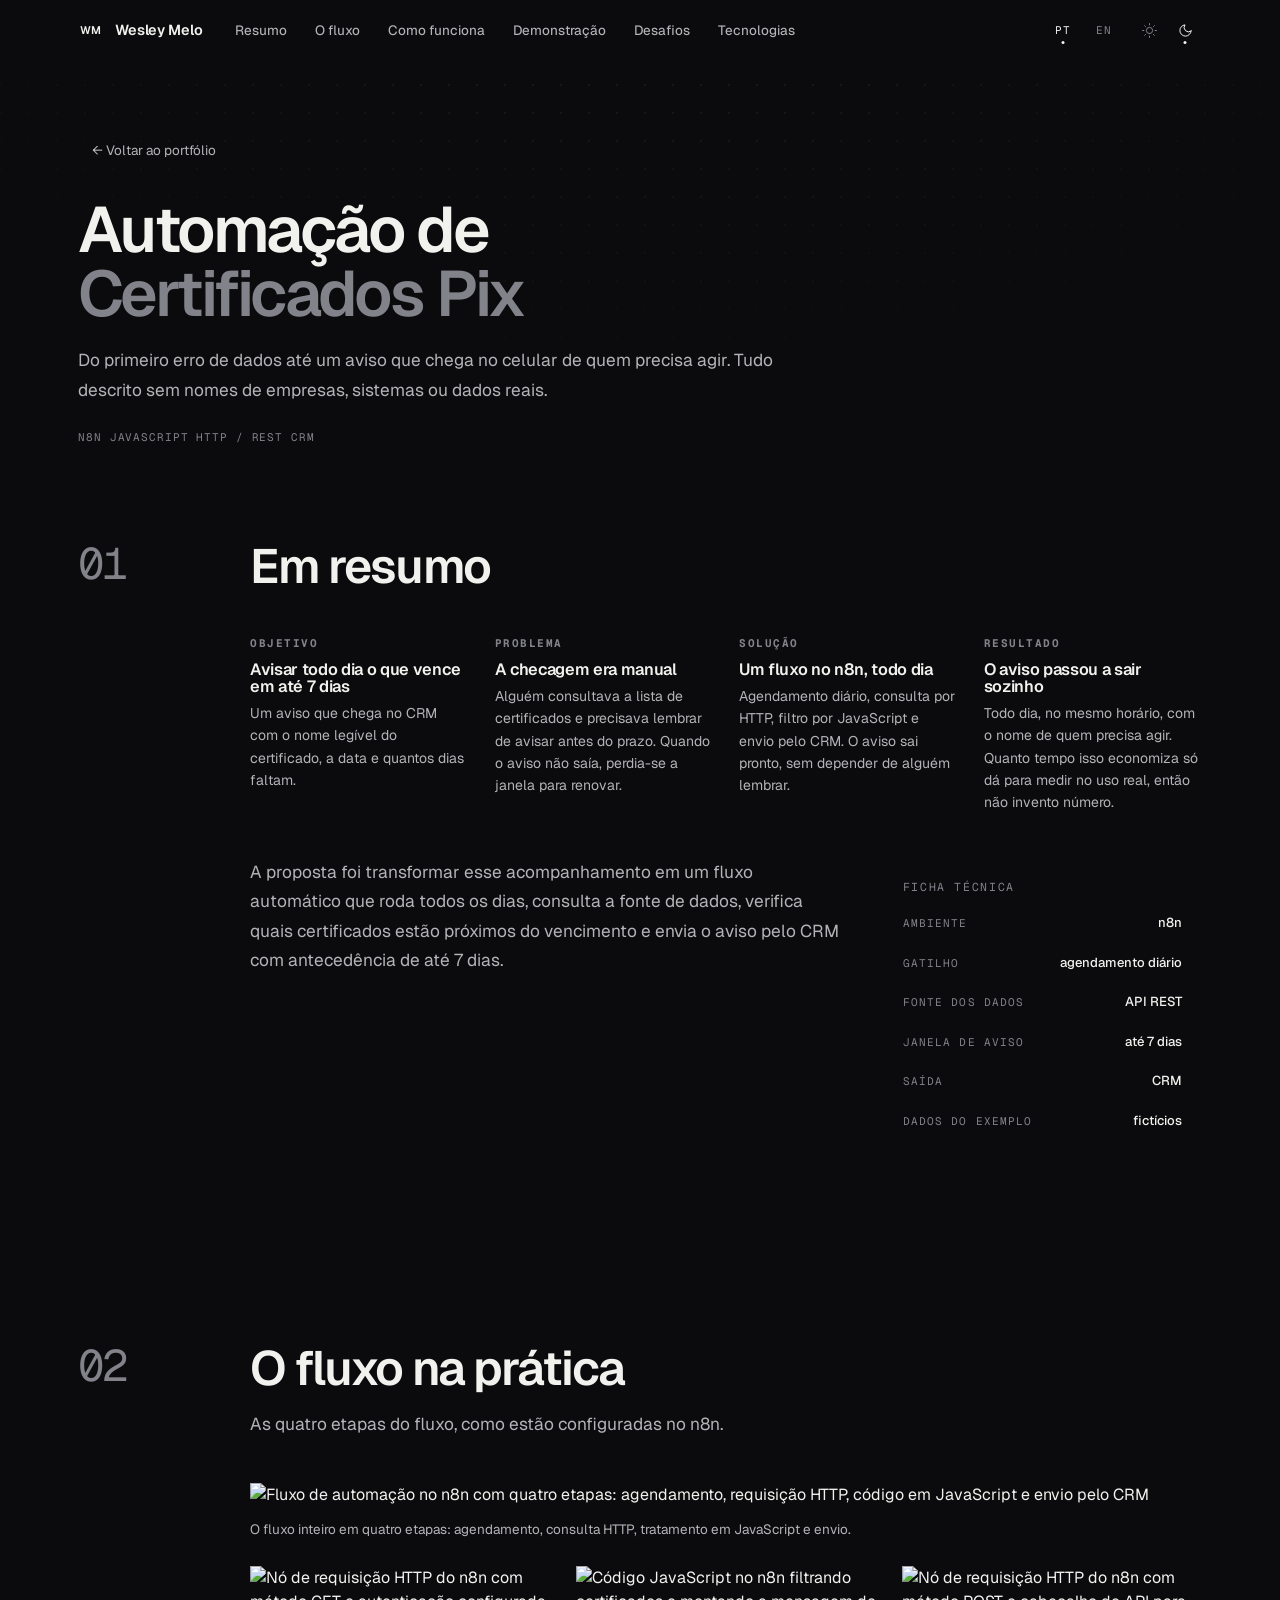
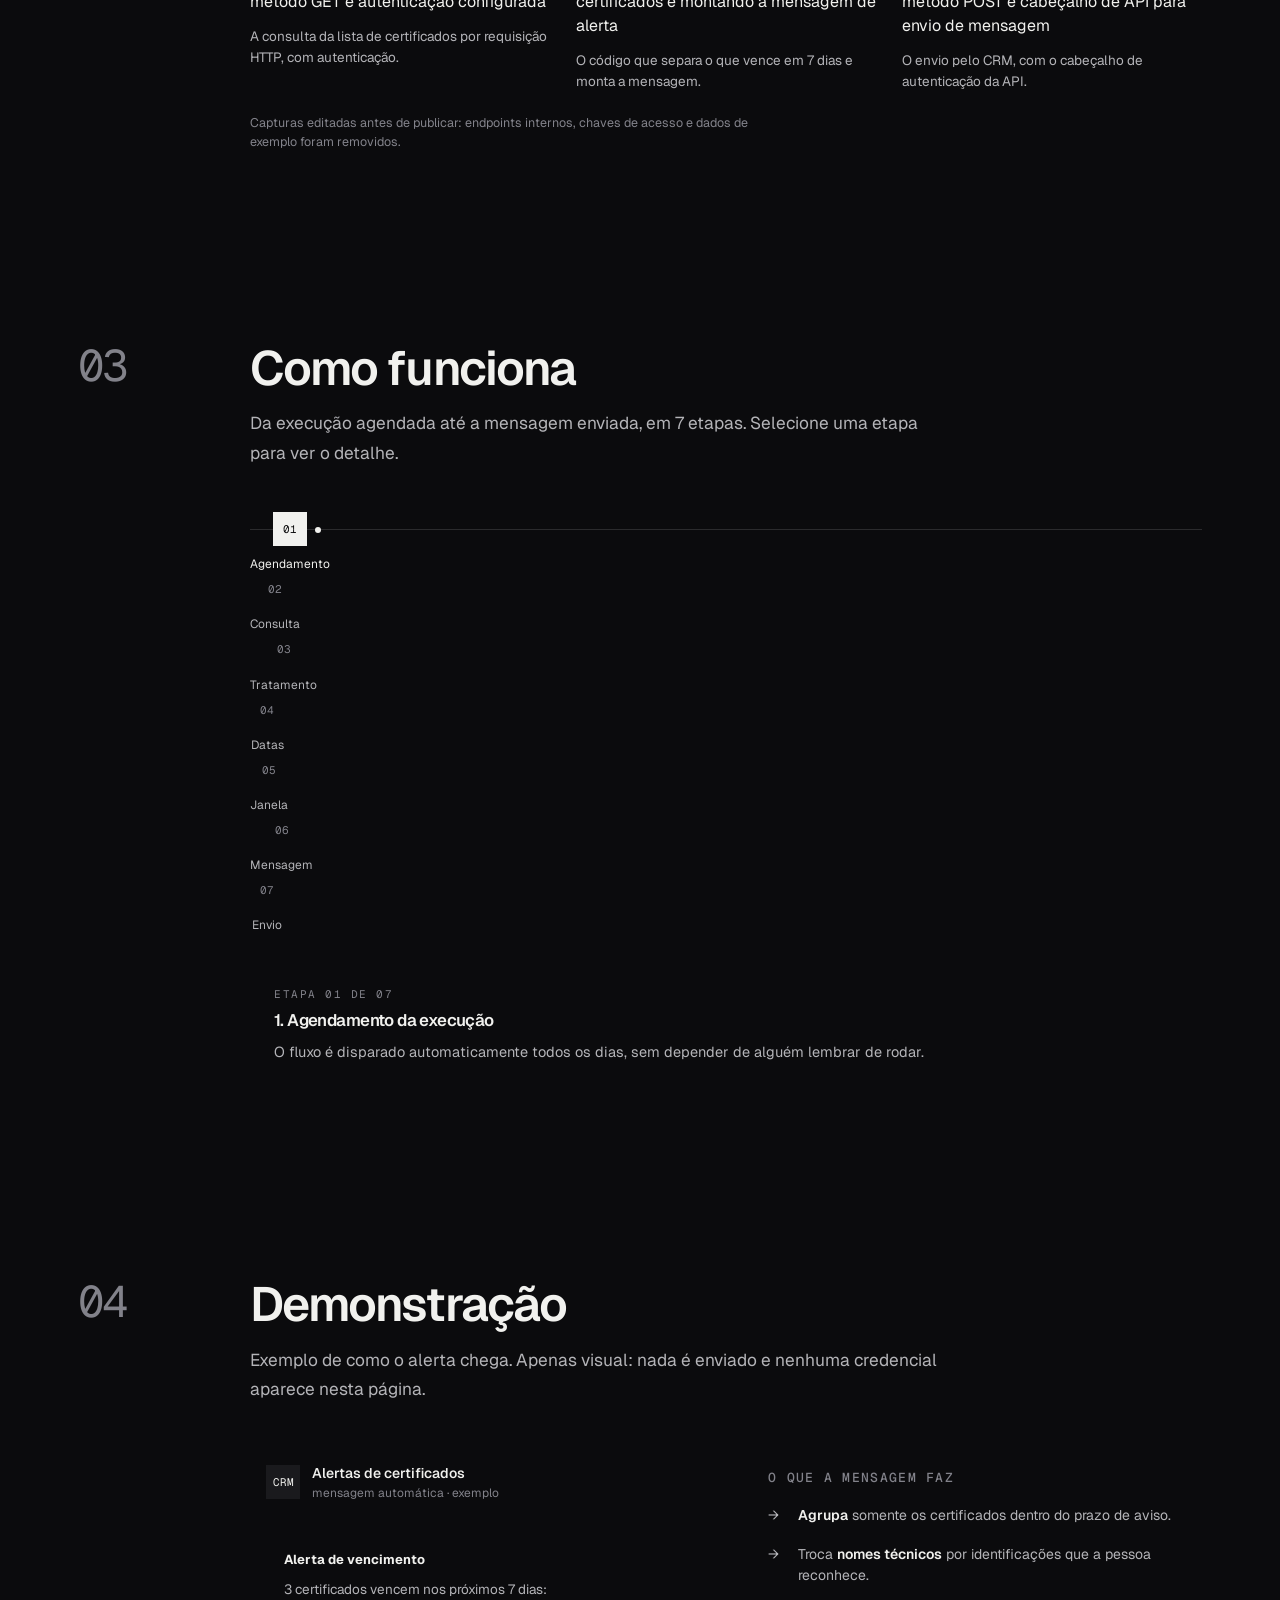
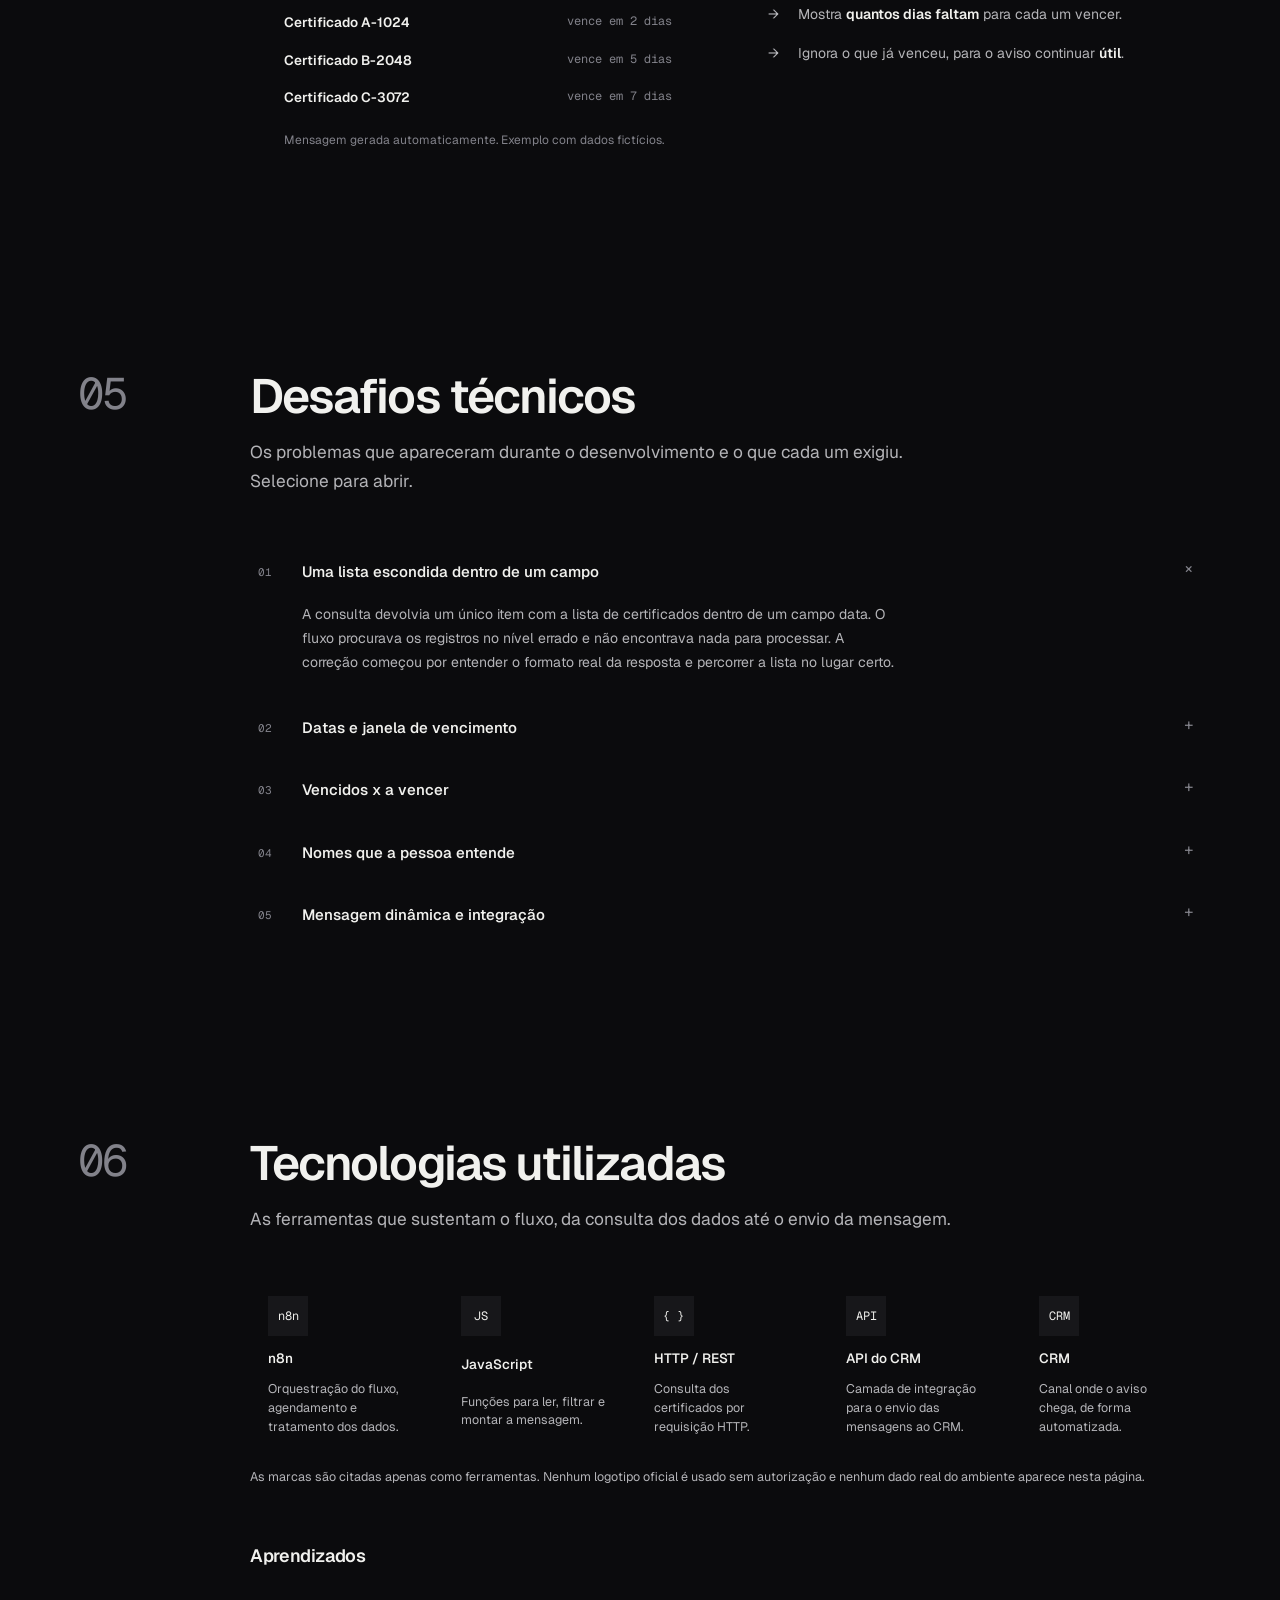
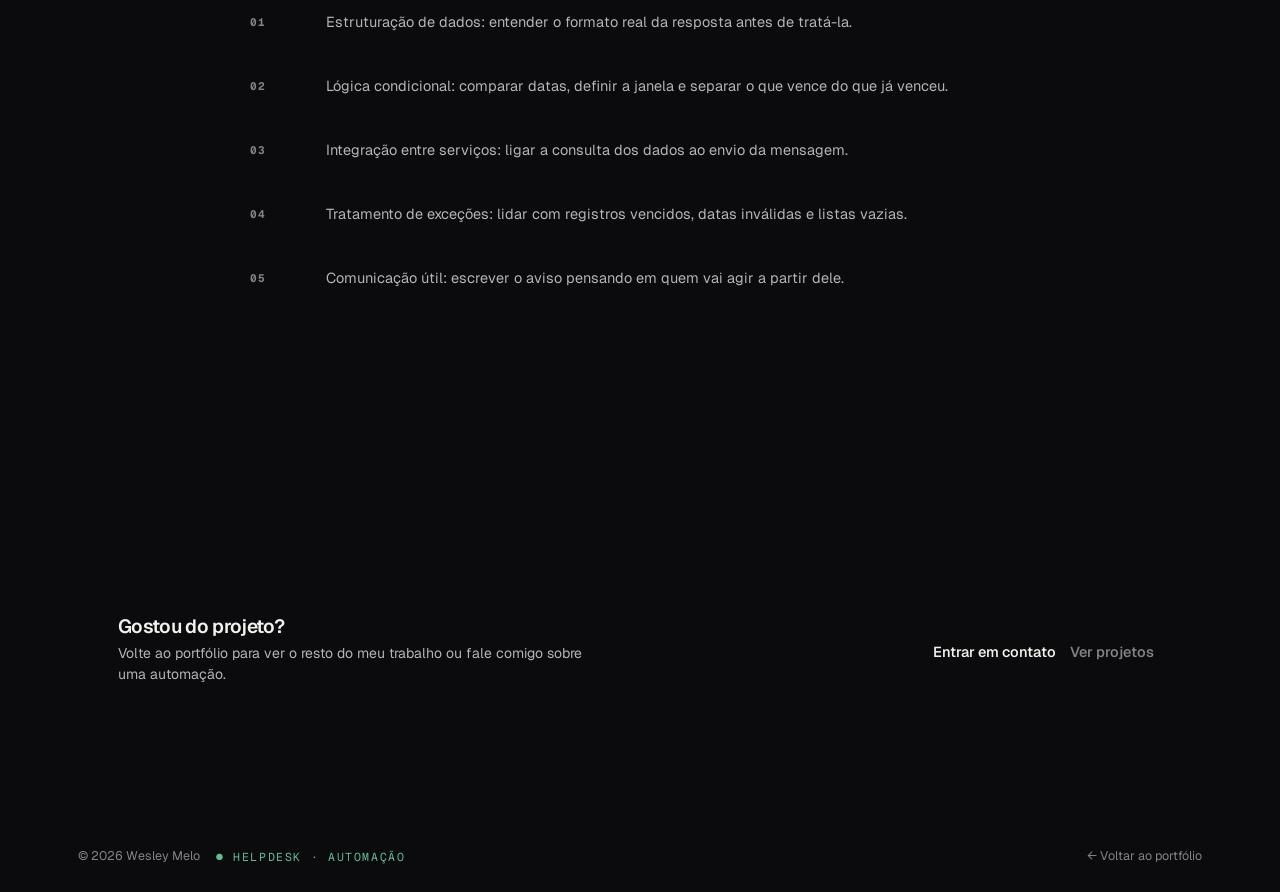
==== certificados.html @ ca7f26b1 "Add files via upload" ====
<!DOCTYPE html>
<html lang="pt-BR" data-theme="light">
<head>
  <meta charset="UTF-8">
  <meta name="viewport" content="width=device-width, initial-scale=1.0">
  <title>Automação de Certificados Pix · Wesley Melo</title>
  <meta name="description" content="Estudo de caso: automação em n8n que acompanha o vencimento de certificados digitais do Pix e envia alertas automáticos pelo CRM.">
  <meta name="author" content="Wesley Melo">
  <meta name="theme-color" content="#0B0B0D">
  <meta property="og:type" content="article">
  <meta property="og:locale" content="pt_BR">
  <meta property="og:title" content="Automação de Certificados Pix · Wesley Melo">
  <meta property="og:description" content="Do primeiro erro de dados até um aviso que chega no celular. Estudo de caso de automação com n8n.">
  <!-- O site abre sempre no escuro, antes de qualquer pintura da tela -->
  <script>document.documentElement.dataset.theme="dark";</script>
  <link rel="preconnect" href="https://fonts.googleapis.com">
  <link rel="preconnect" href="https://fonts.gstatic.com" crossorigin>
  <link href="https://fonts.googleapis.com/css2?family=Geist:wght@300;400;500;600;700&family=Geist+Mono:wght@400;500&display=swap" rel="stylesheet">
  <!-- ============================================================
    ESTUDO DE CASO · Automação de Certificados Pix
    Página independente, mesmo sistema visual do portfólio
    (monocromático, claro/escuro). Sem build, sem npm.
  ============================================================ -->
  <style>
    /* ============ TOKENS ============ */
    :root{
      --paper:#F2F2F0; --paper-2:#E9E9E6; --paper-3:#E0E0DC;
      --surface:#FAFAF8;
      --ink:#0C0C0D; --ink-2:#43434A; --ink-3:#6B6B73;
      --line:rgba(12,12,13,.16); --line-soft:rgba(12,12,13,.09); --line-hard:rgba(12,12,13,.5);
      --inv-bg:#0C0C0D; --inv-ink:#F2F2F0;
      --menu:#FAFAF8; --badge-bg:#0C0C0D; --badge-fg:#F2F2F0;
      --status:#2E7D5B;
      --chat-box:#FAFAF8; --chat-wall:#E9E9E6; --chat-bubble:#FAFAF8;
      --avatar-bg:#0C0C0D; --avatar-fg:#F2F2F0;
      --font:"Geist","SF Pro Text",-apple-system,BlinkMacSystemFont,"Segoe UI",Arial,sans-serif;
      --mono:"Geist Mono",ui-monospace,"SF Mono",Menlo,Consolas,monospace;
      --ease:cubic-bezier(.16,1,.3,1);
      --max:1180px; --nav-h:60px;
      --shadow:0 1px 2px rgba(12,12,13,.05);
    }
    [data-theme="dark"]{
      --paper:#0B0B0D; --paper-2:#17171A; --paper-3:#212125;
      --surface:transparent;
      --ink:#F1F1EE; --ink-2:#B4B4B8; --ink-3:#82828A;
      --line:rgba(241,241,238,.14); --line-soft:rgba(241,241,238,.08); --line-hard:rgba(241,241,238,.5);
      --inv-bg:#F1F1EE; --inv-ink:#0C0C0D;
      --menu:#141416; --badge-bg:#1F1F22; --badge-fg:#F1F1EE;
      --status:#5FBE92;
      --chat-box:transparent; --chat-wall:transparent; --chat-bubble:transparent;
      --avatar-bg:#1A1A1D; --avatar-fg:#F1F1EE;
      --shadow:0 1px 2px rgba(0,0,0,.5);
    }

    /* ============ BASE ============ */
    *,*::before,*::after{box-sizing:border-box}
    html{scroll-behavior:smooth;scroll-padding-top:calc(var(--nav-h) + 20px)}
    body{
      margin:0;font-family:var(--font);background:var(--paper);color:var(--ink);
      -webkit-font-smoothing:antialiased;text-rendering:optimizeLegibility;line-height:1.5;
      transition:background-color .4s var(--ease),color .4s var(--ease);
      animation:fade .35s var(--ease) both;
    }
    @keyframes fade{from{opacity:0}to{opacity:1}}
    ::selection{background:var(--ink);color:var(--paper)}
    a{color:inherit;text-decoration:none}
    :focus-visible{outline:2px solid var(--ink);outline-offset:3px}
    .skip{position:absolute;left:14px;top:-60px;z-index:400;background:var(--inv-bg);color:var(--inv-ink);
      padding:10px 18px;font-size:14px;font-weight:600;text-decoration:none;transition:top .2s var(--ease)}
    .skip:focus{top:12px}
    h1,h2,h3{letter-spacing:-.035em;line-height:1.04;margin:0;font-weight:600}
    p{margin:0}
    .wrap{max-width:var(--max);margin:0 auto;padding:0 28px}
    .mono{font-family:var(--mono);font-size:11.5px;letter-spacing:.14em;text-transform:uppercase;color:var(--ink-3)}
    .lede{color:var(--ink-2);font-size:clamp(1rem,1.35vw,1.08rem);line-height:1.7;max-width:64ch}

    /* ============ FUNDO ============ */
    .mesh{position:fixed;inset:0;z-index:0;pointer-events:none;opacity:.5;
      background-image:radial-gradient(circle at 1px 1px, var(--line) 1px, transparent 0);
      background-size:28px 28px;
      -webkit-mask-image:radial-gradient(120% 80% at 50% 0%, #000 0%, transparent 62%);
      mask-image:radial-gradient(120% 80% at 50% 0%, #000 0%, transparent 62%)}
    .site{position:relative;z-index:1}

    /* ============ NAV ============ */
    .nav{position:fixed;inset:0 0 auto 0;height:var(--nav-h);z-index:100;
      background:var(--paper);transition:background .3s var(--ease)}
    .nav-in{max-width:var(--max);margin:0 auto;padding:0 28px;height:var(--nav-h);display:flex;align-items:center;gap:20px}
    .brand{display:flex;align-items:center;gap:11px;text-decoration:none;font-weight:600;font-size:14.5px;letter-spacing:-.01em}
    .brand-mark{width:26px;height:26px;flex:none;border:0;display:inline-flex;
      align-items:center;justify-content:center;font-size:11px;font-weight:600;letter-spacing:.02em;
      transition:background .25s var(--ease),color .25s}
    .brand:hover .brand-mark{background:var(--inv-bg);color:var(--inv-ink)}
    .links{display:flex;gap:2px;list-style:none;margin:0;padding:0}
    .links a{text-decoration:none;font-size:13.5px;font-weight:450;color:var(--ink-2);padding:7px 13px;
      border-radius:2px;position:relative;transition:color .2s}
    .links a::after{content:"";position:absolute;left:13px;right:13px;bottom:4px;height:1px;background:currentColor;
      transform:scaleX(0);transform-origin:0 50%;transition:transform .3s var(--ease)}
    .links a:hover{color:var(--ink)}
    .links a:hover::after{transform:scaleX(1)}
    .nav-act{margin-left:auto;display:flex;align-items:center;gap:8px}
    /* controle segmentado: só o ícone/texto, sem fundo e sem quadrado */
    .seg{display:inline-flex;align-items:center;gap:2px}
    .seg button{position:relative;display:inline-flex;align-items:center;justify-content:center;
      min-width:34px;height:34px;padding:0 11px;background:none;border:0;color:var(--ink-3);
      font-family:var(--mono);font-size:11px;letter-spacing:.14em;cursor:pointer;
      transition:color .22s var(--ease)}
    .seg button:hover{color:var(--ink)}
    .seg button[aria-pressed="true"]{color:var(--ink)}
    .seg button[aria-pressed="true"]::after{content:"";position:absolute;left:50%;bottom:3px;
      width:3px;height:3px;border-radius:50%;background:var(--ink);transform:translateX(-50%)}
    .seg.seg-icon button{padding:0;width:33px}
    .seg svg{width:15px;height:15px;display:block}
    .tgl{border:0;background:none;color:var(--ink);width:34px;height:34px;cursor:pointer;
      display:inline-flex;align-items:center;justify-content:center;transition:background .2s,color .2s}
    .tgl:hover{background:var(--inv-bg);color:var(--inv-ink)}
    .back-link{display:inline-flex;align-items:center;gap:8px;font-size:13.5px;color:var(--ink-2);
      background:var(--surface);padding:8px 14px;transition:background .2s,color .2s}
    .back-link:hover{background:var(--inv-bg);color:var(--inv-ink)}
    .nav .back-link{display:none}
    @media(max-width:820px){
      .links{display:none}
      .nav .back-link{display:inline-flex}
    }

    /* ============ ESTRUTURA ============ */
    section{padding:96px 0;position:relative}
    @media(max-width:768px){section{padding:64px 0}}
    .sec{display:grid;grid-template-columns:132px 1fr;gap:40px;align-items:start}
    @media(max-width:860px){.sec{grid-template-columns:1fr;gap:22px}}
    .sec-num{font-family:var(--mono);font-size:44px;line-height:1;color:var(--ink-3);letter-spacing:-.04em;user-select:none}
    [data-theme="dark"] .sec-num{color:var(--ink-3)}
    .sec h2{font-size:clamp(1.9rem,4vw,3rem);font-weight:600;letter-spacing:-.04em}
    .sec-head{margin-bottom:44px}
    .sec-head .lede{margin-top:16px}
    .rule{height:1px;background:var(--line)}

    /* ============ HERO DO ESTUDO ============ */
    .hero{padding:calc(var(--nav-h) + 72px) 0 0;position:relative}
    .hero-back{margin-bottom:30px}
    .hero h1{font-size:clamp(2.2rem,5.4vw,4rem);font-weight:600;letter-spacing:-.04em;line-height:1}
    .hero h1 .l2{display:block;color:var(--ink-3)}
    .hero .lede{margin-top:20px}
    .hero-meta{display:flex;flex-wrap:wrap;gap:26px;margin-top:30px}
    .hero-meta div{display:flex;flex-direction:column;gap:3px}
    .hero-meta .mono{font-size:11px}
    .hero-meta b{font-size:14.5px;font-weight:550}
    .case-tags{display:flex;flex-wrap:wrap;gap:8px;margin-top:24px}
    .tag{font-family:var(--mono);font-size:11px;letter-spacing:.08em;text-transform:uppercase;
      color:var(--ink-3);padding:0}
    .tag.concept{background:var(--badge-bg);color:var(--badge-fg);padding:5px 10px;border-radius:2px}
    .hero-strip{margin-top:64px;padding:16px 0;
      display:flex;flex-wrap:wrap;gap:10px 28px;align-items:center}
    .hero-strip .mono{font-size:12px;color:var(--ink-2)}

    /* ============ RESUMO (fatos) ============ */
    .facts{display:grid;grid-template-columns:repeat(4,1fr);gap:26px}
    @media(max-width:1000px){.facts{grid-template-columns:repeat(2,1fr);gap:22px}}
    @media(max-width:560px){.facts{grid-template-columns:1fr}}
    .fact b{display:block;font-family:var(--mono);font-size:11px;letter-spacing:.14em;
      text-transform:uppercase;color:var(--ink-3);margin-bottom:10px}
    .fact h3{font-size:1.02rem;font-weight:600;letter-spacing:-.02em;margin-bottom:6px}
    .fact p{font-size:14px;color:var(--ink-2);line-height:1.6}

    /* ============ CAPTURAS ============ */
    .shots{display:grid;grid-template-columns:repeat(3,1fr);gap:26px;align-items:start}
    @media(max-width:900px){.shots{grid-template-columns:repeat(2,1fr)}}
    @media(max-width:600px){.shots{grid-template-columns:1fr}}
    .shot{margin:0;overflow:hidden}
    .shot-wide{grid-column:1/-1}
    .shot img{display:block;width:100%;height:auto}
    [data-theme="light"] .shot img{filter:invert(1) hue-rotate(180deg)}
    .shot figcaption{margin-top:12px;font-size:13.5px;color:var(--ink-2);line-height:1.55}
    .shot-note{margin-top:22px;font-size:12.5px;color:var(--ink-3);max-width:64ch}

    /* ============ VISÃO GERAL ============ */
    .case-lead{display:grid;grid-template-columns:1.3fr .7fr;gap:40px;align-items:start;margin-top:8px}
    @media(max-width:860px){.case-lead{grid-template-columns:1fr;gap:26px}}
    .case-panel{background:var(--surface);padding:20px 20px 12px}
    .case-panel > .mono{display:block;padding-bottom:8px}
    .case-panel dl{margin:0}
    .case-panel dl > div{display:flex;justify-content:space-between;gap:16px;align-items:baseline;padding:10px 0}
    .case-panel dt{font-family:var(--mono);font-size:11px;letter-spacing:.1em;text-transform:uppercase;color:var(--ink-3)}
    .case-panel dd{margin:0;font-size:13px;font-weight:500;text-align:right}

    .case-block{margin-top:60px}
    .case-block > h3{font-size:1.12rem;font-weight:600;letter-spacing:-.02em;display:flex;align-items:baseline;gap:12px}
    .case-block > h3 .mono{font-size:11px}
    .case-block > p{margin-top:12px}

    /* ============ FLUXO ============ */
    .flow{position:relative;margin-top:30px}
    .flow-rail{position:absolute;left:0;right:0;top:17px;height:1px;background:var(--line)}
    .flow-pulse{position:absolute;top:-2.5px;left:0;width:6px;height:6px;border-radius:50%;background:var(--ink);transition:left .5s var(--ease)}
    .flow-nodes{display:grid;grid-template-columns:repeat(7,1fr);gap:6px;position:relative}
    .flow-node{background:none;border:0;padding:0;color:inherit;font:inherit;cursor:pointer;display:flex;flex-direction:column;align-items:center;gap:10px;text-align:center}
    .flow-node:focus-visible{outline:2px solid var(--ink);outline-offset:4px}
    .flow-dot{width:34px;height:34px;flex:none;border:0;background:var(--surface);display:inline-flex;align-items:center;justify-content:center;font-family:var(--mono);font-size:11px;color:var(--ink-3);transition:background .28s var(--ease),color .28s,transform .28s var(--ease)}
    .flow-node:hover .flow-dot{color:var(--ink);transform:translateY(-2px)}
    .flow-node[aria-selected="true"] .flow-dot{background:var(--inv-bg);color:var(--inv-ink)}
    .flow-label{font-size:12px;color:var(--ink-2);line-height:1.35}
    .flow-node[aria-selected="true"] .flow-label{color:var(--ink)}
    @media(max-width:860px){
      .flow-rail,.flow-pulse{display:none}
      .flow-nodes{grid-template-columns:1fr;gap:0;position:relative}
      .flow-nodes::before{content:"";position:absolute;left:21px;top:24px;bottom:24px;width:1px;background:var(--line)}
      .flow-node{position:relative;z-index:1;flex-direction:row;align-items:center;gap:14px;text-align:left;padding:12px 4px}
      .flow-node[aria-selected="true"]{background:var(--surface)}
      .flow-label{font-size:14px}
    }
    .flow-detail{margin-top:28px;background:var(--surface);padding:24px;display:grid;gap:10px}
    .flow-detail .mono{font-size:11px}
    .flow-detail h3{font-size:1.05rem;font-weight:600}
    .flow-detail p{font-size:14.5px;color:var(--ink-2);line-height:1.7;max-width:68ch}
    .flow-detail > *{animation:fdIn .4s var(--ease) both}
    @keyframes fdIn{from{opacity:0;transform:translateY(8px)}to{opacity:1;transform:none}}

    /* ============ DEMONSTRAÇÃO ============ */
    .demo-grid{display:grid;grid-template-columns:1fr 1fr;gap:40px;align-items:start;margin-top:24px}
    @media(max-width:900px){.demo-grid{grid-template-columns:1fr;gap:26px}}
    .chat{background:var(--chat-box);max-width:460px}
    .chat-top{display:flex;align-items:center;gap:12px;padding:14px 16px}
    .chat-av{width:34px;height:34px;flex:none;border:0;background:var(--avatar-bg);color:var(--avatar-fg);display:inline-flex;align-items:center;justify-content:center;font-family:var(--mono);font-size:11px}
    .chat-top b{display:block;font-size:14px;font-weight:550}
    .chat-top small{display:block;font-size:12px;color:var(--ink-3)}
    .chat-body{padding:18px;background:var(--chat-wall)}
    .chat-bubble{background:var(--chat-bubble);padding:16px 16px 12px;font-size:13.5px;line-height:1.6;color:var(--ink-2)}
    .chat-bubble > b{display:block;font-size:13px;color:var(--ink);margin-bottom:8px}
    .chat-bubble ul{list-style:none;margin:12px 0 0;padding:0;display:grid;gap:8px}
    .chat-bubble li{display:flex;justify-content:space-between;gap:12px;padding-bottom:8px}
    .chat-bubble li:last-child{border-bottom:0}
    .chat-bubble li b{font-weight:600;color:var(--ink)}
    .chat-bubble li span{color:var(--ink-3);font-family:var(--mono);font-size:12px;white-space:nowrap}
    .chat-foot{margin-top:14px;font-size:12px;color:var(--ink-3)}
    .demo-notes{background:var(--surface);padding:22px}
    .demo-notes h3{font-size:13px;font-family:var(--mono);font-weight:500;letter-spacing:.1em;text-transform:uppercase;color:var(--ink-3);margin:0 0 12px}
    .demo-notes li{list-style:none;display:grid;grid-template-columns:20px 1fr;gap:10px;font-size:14px;color:var(--ink-2);padding:9px 0}
    .demo-notes ul{margin:0;padding:0}
    .demo-notes li:last-child{border-bottom:0}
    .demo-notes li b{color:var(--ink);font-weight:600}

    /* ============ DESAFIOS ============ */
    .challenges{margin-top:24px}
    .challenge{}
    .challenge > button{width:100%;background:none;border:0;font:inherit;color:inherit;text-align:left;cursor:pointer;display:grid;grid-template-columns:28px 1fr 20px;gap:16px;align-items:start;padding:20px 8px;transition:background .28s var(--ease)}
    .challenge > button:hover{background:var(--surface)}
    .challenge > button:focus-visible{outline:2px solid var(--ink);outline-offset:-2px}
    .challenge .ch-n{font-family:var(--mono);font-size:11px;color:var(--ink-3);padding-top:3px}
    .challenge .ch-t{font-size:15px;font-weight:550}
    .challenge .ch-x{font-family:var(--mono);font-size:16px;color:var(--ink-3);line-height:1;justify-self:end;transition:transform .3s var(--ease)}
    .challenge[data-open="true"] .ch-x{transform:rotate(45deg)}
    .challenge .ch-d{max-height:0;opacity:0;overflow:hidden;transition:max-height .45s var(--ease),opacity .3s var(--ease),padding .3s var(--ease);padding:0 40px 0 52px}
    .challenge[data-open="true"] .ch-d{max-height:320px;opacity:1;padding-bottom:22px}
    .challenge .ch-d p{font-size:14px;color:var(--ink-2);line-height:1.7;max-width:66ch}

    /* ============ TECNOLOGIAS ============ */
    .tech-grid{display:grid;grid-template-columns:repeat(5,1fr);gap:12px;margin-top:24px}
    @media(max-width:900px){.tech-grid{grid-template-columns:repeat(2,1fr)}}
    @media(max-width:440px){.tech-grid{grid-template-columns:1fr}}
    .tech{background:var(--surface);padding:18px;display:grid;gap:12px;transition:transform .3s var(--ease),box-shadow .3s}
    .tech:hover{transform:translateY(-3px);box-shadow:0 12px 30px rgba(12,12,13,.08)}
    [data-theme="dark"] .tech:hover{box-shadow:0 12px 30px rgba(0,0,0,.5)}
    .mono-tile{width:40px;height:40px;border:0;background:var(--paper-2);display:inline-flex;align-items:center;justify-content:center;font-family:var(--mono);font-size:12px;transition:background .28s var(--ease),color .28s}
    .tech:hover .mono-tile{background:var(--inv-bg);color:var(--inv-ink)}
    .tech b{font-size:13.5px;font-weight:550}
    .tech small{font-size:12.5px;color:var(--ink-2);line-height:1.5}
    .tech-note{margin-top:14px;font-size:12.5px;color:var(--ink-2)}

    /* ============ APRENDIZADOS ============ */
    .principles{margin-top:24px;padding:0}
    .principles li{list-style:none;display:grid;grid-template-columns:56px 1fr;gap:20px;padding:20px 0}
    .principles b{font-family:var(--mono);font-size:11px;letter-spacing:.1em;color:var(--ink-3);padding-top:4px}
    .principles p{font-size:14.5px;color:var(--ink-2);line-height:1.65}

    /* ============ RODAPÉ ============ */
    .case-foot{margin-top:60px;background:var(--surface);padding:clamp(24px,4vw,40px);
      display:flex;justify-content:space-between;gap:24px;align-items:center;flex-wrap:wrap}
    .case-foot h2{font-size:1.2rem;font-weight:600}
    .case-foot p{font-size:14px;color:var(--ink-2);margin-top:6px;max-width:52ch}
    .case-foot-actions{display:flex;gap:10px;flex-wrap:wrap;padding:6px}
    .btn{display:inline-flex;align-items:center;gap:10px;min-height:44px;padding:0 2px;font-size:14.5px;font-weight:550;
      cursor:pointer;border:0;background:none;white-space:nowrap;
      transition:color .22s var(--ease),opacity .22s var(--ease),transform .18s var(--ease)}
    .btn:active{transform:translateY(1px)}
    .btn-p{color:var(--ink)}
    .btn-p:hover{opacity:.66}
    .btn-g{color:var(--ink-3)}
    .btn-g:hover{color:var(--ink)}
    footer{padding:26px 0;position:relative;z-index:1}
    .foot{display:flex;gap:16px;flex-wrap:wrap;align-items:center;font-size:12.5px;color:var(--ink-3)}
    .foot .grow{flex:1}
    .foot a{color:var(--ink-3);text-decoration:none}
    .foot a:hover{color:var(--ink)}
    .foot .status{color:var(--status)}

    /* ============ REVEAL ============ */
  @media (prefers-reduced-motion:no-preference){
    .rv{opacity:0;transform:translateY(18px);transition:opacity .7s var(--ease),transform .7s var(--ease)}
    .rv.in{opacity:1;transform:none}
  }
    @media (prefers-reduced-motion:reduce){
      html{scroll-behavior:auto}
      *,*::before,*::after{animation:none!important;transition:none!important}
      .rv{opacity:1!important;transform:none!important}
    }
  </style>
</head>
<body>
  <a class="skip" href="#conteudo" data-i18n="skip">Pular para o conteúdo</a>
  <div class="mesh" aria-hidden="true"/></div>

  <header class="nav" id="topnav">
    <div class="nav-in">
      <a class="brand" href="index.html">
        <span class="brand-mark" aria-hidden="true">WM</span>Wesley Melo
      </a>
      <nav aria-label="Navegação do estudo de caso" data-i18n-aria="navStudy">
        <ul class="links">
          <li><a href="#visao" data-i18n="navVisao">Resumo</a></li>
          <li><a href="#capturas" data-i18n="navCapturas">O fluxo</a></li>
          <li><a href="#funciona" data-i18n="navFunciona">Como funciona</a></li>
          <li><a href="#demo" data-i18n="navDemo">Demonstração</a></li>
          <li><a href="#desafios" data-i18n="navDesafios">Desafios</a></li>
          <li><a href="#tecnologias" data-i18n="navTecnologias">Tecnologias</a></li>
        </ul>
      </nav>
      <div class="nav-act">
        <a class="back-link" href="index.html" data-i18n="backPortfolio">← Portfólio</a>
        <div class="seg" role="group" aria-label="Idioma" id="langSeg" data-i18n-aria="nav.lang">
          <button type="button" data-lang="pt" aria-pressed="true" title="Português" lang="pt-BR">PT</button>
          <button type="button" data-lang="en" aria-pressed="false" title="English" lang="en">EN</button>
        </div>
        <div class="seg seg-icon" role="group" aria-label="Tema" id="themeSeg" data-i18n-aria="nav.theme">
          <button type="button" data-theme="light" aria-pressed="true" aria-label="Modo claro" title="Modo claro" data-i18n-title="nav.light"></button>
          <button type="button" data-theme="dark" aria-pressed="false" aria-label="Modo escuro" title="Modo escuro" data-i18n-title="nav.dark"></button>
        </div>
      </div>
    </div>
  </header>

  <div class="site">
    <main id="conteudo">
      <!-- ===== HERO ===== -->
      <section class="hero" aria-labelledby="case-title">
        <div class="wrap">
          <p class="hero-back"><a class="back-link" href="index.html" style="display:inline-flex" data-i18n="backTop">← Voltar ao portfólio</a></p>
          <h1 id="case-title"><span data-i18n="heroTitle1">Automação de</span><br/><span class="l2" data-i18n="heroTitle2">Certificados Pix</span></h1>
          <p class="lede" data-i18n="heroLede">Do primeiro erro de dados até um aviso que chega no celular de quem precisa agir. Tudo descrito sem nomes de empresas, sistemas ou dados reais.</p>
          <div class="case-tags" id="caseTags"></div>
        </div>
      </section>

      <!-- ===== RESUMO (fatos) ===== -->
      <section id="visao" aria-labelledby="visao-title">
        <div class="wrap">
          <div class="sec">
            <div class="sec-num" aria-hidden="true">01</div>
            <div>
              <div class="sec-head">
                <h2 id="visao-title" data-i18n="visaoTitle">Em resumo</h2>
              </div>
              <div class="facts" id="facts"></div>
              <div class="case-lead" style="margin-top:44px">
                <div>
                  <p class="lede" data-i18n="visaoLede2">A proposta foi transformar esse acompanhamento em um fluxo automático que roda todos os dias, consulta a fonte de dados, verifica quais certificados estão próximos do vencimento e envia o aviso pelo CRM com antecedência de até 7 dias.</p>
                </div>
                <aside class="case-panel" aria-label="Ficha técnica do projeto" data-i18n-aria="panelAria">
                  <span class="mono" data-i18n="fichaLabel">Ficha técnica</span>
                  <dl id="casePanel"></dl>
                </aside>
              </div>
            </div>
          </div>
        </div>
      </section>

      <!-- ===== CAPTURAS ===== -->
      <section id="capturas" aria-labelledby="capturas-title">
        <div class="wrap">
          <div class="sec">
            <div class="sec-num" aria-hidden="true">02</div>
            <div>
              <div class="sec-head">
                <h2 id="capturas-title" data-i18n="shotsTitle">O fluxo na prática</h2>
                <p class="lede" data-i18n="shotsLede">As quatro etapas do fluxo, como estão configuradas no n8n.</p>
              </div>
              <div class="shots" id="shots"></div>
              <p class="shot-note" data-i18n="shotNote">Capturas editadas antes de publicar: endpoints internos, chaves de acesso e dados de exemplo foram removidos.</p>
            </div>
          </div>
        </div>
      </section>

      <!-- ===== COMO FUNCIONA ===== -->
      <section id="funciona" aria-labelledby="funciona-title">
        <div class="wrap">
          <div class="sec">
            <div class="sec-num" aria-hidden="true">03</div>
            <div>
              <div class="sec-head">
                <h2 id="funciona-title" data-i18n="funcionaTitle">Como funciona</h2>
                <p class="lede" data-i18n="funcionaLede">Da execução agendada até a mensagem enviada, em 7 etapas. Selecione uma etapa para ver o detalhe.</p>
              </div>
              <div class="flow">
                <div class="flow-rail" aria-hidden="true"><span class="flow-pulse" id="flowPulse"></span></div>
                <div className="flow-nodes" role="tablist" aria-label="Etapas da automação" id="flowNodes" data-i18n-aria="flowAria"></div>
                <div class="flow-detail" id="flowDetail" role="tabpanel" aria-live="polite"></div>
              </div>
            </div>
          </div>
        </div>
      </section>

      <!-- ===== DEMONSTRAÇÃO ===== -->
      <section id="demo" aria-labelledby="demo-title">
        <div class="wrap">
          <div class="sec">
            <div class="sec-num" aria-hidden="true">04</div>
            <div>
              <div class="sec-head">
                <h2 id="demo-title" data-i18n="demoTitle">Demonstração</h2>
                <p class="lede" data-i18n="demoLede">Exemplo de como o alerta chega. Apenas visual: nada é enviado e nenhuma credencial aparece nesta página.</p>
              </div>
              <div class="demo-grid">
                <div class="chat">
                  <div class="chat-top">
                    <span class="chat-av" aria-hidden="true">CRM</span>
                    <div><b data-i18n="chatName">Alertas de certificados</b><small data-i18n="chatSub">mensagem automática · exemplo</small></div>
                  </div>
                  <div class="chat-body">
                    <div class="chat-bubble">
                      <b data-i18n="chatTitle">Alerta de vencimento</b>
                      <span id="chatCount"></span>
                      <ul id="chatList"></ul>
                      <p class="chat-foot" data-i18n="chatFoot">Mensagem gerada automaticamente. Exemplo com dados fictícios.</p>
                    </div>
                  </div>
                </div>
                <aside class="demo-notes">
                  <h3 data-i18n="notesTitle">O que a mensagem faz</h3>
                  <ul>
                    <li><span aria-hidden="true">→</span><span data-i18n="note1"><b>Agrupa</b> somente os certificados dentro do prazo de aviso.</span></li>
                    <li><span aria-hidden="true">→</span><span data-i18n="note2">Troca <b>nomes técnicos</b> por identificações que a pessoa reconhece.</span></li>
                    <li><span aria-hidden="true">→</span><span data-i18n="note3">Mostra <b>quantos dias faltam</b> para cada um vencer.</span></li>
                    <li><span aria-hidden="true">→</span><span data-i18n="note4">Ignora o que já venceu, para o aviso continuar <b>útil</b>.</span></li>
                  </ul>
                </aside>
              </div>
            </div>
          </div>
        </div>
      </section>

      <!-- ===== DESAFIOS ===== -->
      <section id="desafios" aria-labelledby="desafios-title">
        <div class="wrap">
          <div class="sec">
            <div class="sec-num" aria-hidden="true">05</div>
            <div>
              <div class="sec-head">
                <h2 id="desafios-title" data-i18n="desafiosTitle">Desafios técnicos</h2>
                <p class="lede" data-i18n="desafiosLede">Os problemas que apareceram durante o desenvolvimento e o que cada um exigiu. Selecione para abrir.</p>
              </div>
              <div class="challenges" id="challenges"></div>
            </div>
          </div>
        </div>
      </section>

      <!-- ===== TECNOLOGIAS ===== -->
      <section id="tecnologias" aria-labelledby="tec-title">
        <div class="wrap">
          <div class="sec">
            <div class="sec-num" aria-hidden="true">06</div>
            <div>
              <div class="sec-head">
                <h2 id="tec-title" data-i18n="tecTitle">Tecnologias utilizadas</h2>
                <p class="lede" data-i18n="tecLede">As ferramentas que sustentam o fluxo, da consulta dos dados até o envio da mensagem.</p>
              </div>
              <div class="tech-grid" id="techGrid"></div>
              <p class="tech-note" data-i18n="techNote">As marcas aparecem apenas como ferramentas. Nenhum logo oficial é usado sem autorização e nenhum dado real do ambiente é exposto.</p>

              <div class="case-block">
                <h3><span data-i18n="learnLabel">Aprendizados</span></h3>
                <ol class="principles" id="learnings"></ol>
              </div>
            </div>
          </div>
        </div>
      </section>

      <!-- ===== RODAPÉ DO ESTUDO ===== -->
      <section aria-label="Navegação final" data-i18n-aria="navFinal">
        <div class="wrap">
          <div class="case-foot rv">
            <div>
              <h2 data-i18n="footTitle">Gostou do projeto?</h2>
              <p data-i18n="footText">Volte ao portfólio para ver os outros trabalhos ou fale comigo sobre uma automação.</p>
            </div>
            <div class="case-foot-actions">
              <a class="btn btn-p" href="index.html#contato" data-i18n="btnContato">Entrar em contato</a>
              <a class="btn btn-g" href="index.html#projetos" data-i18n="btnProjetos">Ver projetos</a>
            </div>
          </div>
        </div>
      </section>
    </main>

    <footer>
      <div class="wrap foot">
        <span>© 2026 Wesley Melo</span>
        <span class="mono status" data-i18n="footerStatus">● helpdesk · automação</span>
        <span class="grow"></span>
        <a href="index.html" data-i18n="footBack">← Voltar ao portfólio</a>
      </div>
    </footer>
  </div>

  <script>
    /* ---------- DADOS (mesmos do portfólio, dados fictícios) ---------- */
    /* ---------- DADOS (fictícios) EM DOIS IDIOMAS ---------- */
    var CASE_TAGS = ["n8n","JavaScript","HTTP / REST","CRM"];

    var COPY = {
      pt: {
        lang:"pt-BR", locale:"pt_BR",
        title:"Automação de Certificados Pix · Wesley Melo",
        desc:"Estudo de caso: automação em n8n que acompanha o vencimento de certificados digitais do Pix e envia alertas automáticos pelo CRM.",
        ogDesc:"Do primeiro erro de dados até um aviso que chega no celular. Estudo de caso de automação com n8n.",
        skip:"Pular para o conteúdo",
        navVisao:"Resumo", navCapturas:"O fluxo", navFunciona:"Como funciona", navDemo:"Demonstração",
        navDesafios:"Desafios", navTecnologias:"Tecnologias",
        navStudy:"Navegação do estudo de caso", navFinal:"Navegação final",
        panelAria:"Ficha técnica do projeto", flowAria:"Etapas da automação",
        nav:{lang:"Idioma",theme:"Tema",light:"Modo claro",dark:"Modo escuro"},
        visaoTitle:"Em resumo",
        facts:[
          {k:"Objetivo", t:"Avisar todo dia o que vence em até 7 dias",
           d:"Um aviso que chega no CRM com o nome legível do certificado, a data e quantos dias faltam."},
          {k:"Problema", t:"A checagem era manual",
           d:"Alguém consultava a lista de certificados e precisava lembrar de avisar antes do prazo. Quando o aviso não saía, perdia-se a janela para renovar."},
          {k:"Solução", t:"Um fluxo no n8n, todo dia",
           d:"Agendamento diário, consulta por HTTP, filtro por JavaScript e envio pelo CRM. O aviso sai pronto, sem depender de alguém lembrar."},
          {k:"Resultado", t:"O aviso passou a sair sozinho",
           d:"Todo dia, no mesmo horário, com o nome de quem precisa agir. Quanto tempo isso economiza só dá para medir no uso real, então não invento número."}
        ],
        shotsTitle:"O fluxo na prática",
        shotsLede:"As quatro etapas do fluxo, como estão configuradas no n8n.",
        shotNote:"Capturas editadas antes de publicar: endpoints internos, chaves de acesso e dados de exemplo foram removidos.",
        shots:[
          {src:"assets/fluxo-n8n.png?v=7", wide:true,
           cap:"O fluxo inteiro em quatro etapas: agendamento, consulta HTTP, tratamento em JavaScript e envio.",
           alt:"Fluxo de automação no n8n com quatro etapas: agendamento, requisição HTTP, código em JavaScript e envio pelo CRM"},
          {src:"assets/passo-consulta-http.png?v=7",
           cap:"A consulta da lista de certificados por requisição HTTP, com autenticação.",
           alt:"Nó de requisição HTTP do n8n com método GET e autenticação configurada"},
          {src:"assets/passo-javascript.png?v=7",
           cap:"O código que separa o que vence em 7 dias e monta a mensagem.",
           alt:"Código JavaScript no n8n filtrando certificados e montando a mensagem de alerta"},
          {src:"assets/passo-envio-crm.png?v=7",
           cap:"O envio pelo CRM, com o cabeçalho de autenticação da API.",
           alt:"Nó de requisição HTTP do n8n com método POST e cabeçalho de API para envio de mensagem"}
        ],
        backPortfolio:"← Portfólio", backTop:"← Voltar ao portfólio", footBack:"← Voltar ao portfólio",
        heroTitle1:"Automação de", heroTitle2:"Certificados Pix",
        heroLede:"Do primeiro erro de dados até um aviso que chega no celular de quem precisa agir. Tudo descrito sem nomes de empresas, sistemas ou dados reais.",
        visaoLede2:"A proposta foi transformar esse acompanhamento em um fluxo automático que roda todos os dias, consulta a fonte de dados, verifica quais certificados estão próximos do vencimento e envia o aviso pelo CRM com antecedência de até 7 dias.",
        fichaLabel:"Ficha técnica",
        funcionaTitle:"Como funciona",
        funcionaLede:"Da execução agendada até a mensagem enviada, em 7 etapas. Selecione uma etapa para ver o detalhe.",
        etapa:"Etapa", de:"de",
        demoTitle:"Demonstração",
        demoLede:"Exemplo de como o alerta chega. Apenas visual: nada é enviado e nenhuma credencial aparece nesta página.",
        chatName:"Alertas de certificados", chatSub:"mensagem automática · exemplo", chatTitle:"Alerta de vencimento",
        chatCount:"{n} certificados vencem nos próximos 7 dias:",
        chatFoot:"Mensagem gerada automaticamente. Exemplo com dados fictícios.",
        notesTitle:"O que a mensagem faz",
        note1:"<b>Agrupa</b> somente os certificados dentro do prazo de aviso.",
        note2:"Troca <b>nomes técnicos</b> por identificações que a pessoa reconhece.",
        note3:"Mostra <b>quantos dias faltam</b> para cada um vencer.",
        note4:"Ignora o que já venceu, para o aviso continuar <b>útil</b>.",
        desafiosTitle:"Desafios técnicos",
        desafiosLede:"Os problemas que apareceram durante o desenvolvimento e o que cada um exigiu. Selecione para abrir.",
        tecTitle:"Tecnologias utilizadas",
        tecLede:"As ferramentas que sustentam o fluxo, da consulta dos dados até o envio da mensagem.",
        techNote:"As marcas são citadas apenas como ferramentas. Nenhum logotipo oficial é usado sem autorização e nenhum dado real do ambiente aparece nesta página.",
        learnLabel:"Aprendizados",
        footTitle:"Gostou do projeto?",
        footText:"Volte ao portfólio para ver o resto do meu trabalho ou fale comigo sobre uma automação.",
        btnContato:"Entrar em contato", btnProjetos:"Ver projetos",
        footerStatus:"● helpdesk · automação",
        meta:[["Tipo","Automação em uso"],["Ambiente","n8n"],["Janela de aviso","até 7 dias"],["Saída","CRM"]],
        panel:[
          { k:"Ambiente", v:"n8n" },
          { k:"Gatilho", v:"agendamento diário" },
          { k:"Fonte dos dados", v:"API REST" },
          { k:"Janela de aviso", v:"até 7 dias" },
          { k:"Saída", v:"CRM" },
          { k:"Dados do exemplo", v:"fictícios" }
        ],
        flow:[
          { s:"Agendamento", t:"1. Agendamento da execução", d:"O fluxo é disparado automaticamente todos os dias, sem depender de alguém lembrar de rodar." },
          { s:"Consulta", t:"2. Consulta dos certificados", d:"Uma chamada HTTP busca a lista de certificados na fonte de dados e devolve a resposta em JSON." },
          { s:"Tratamento", t:"3. Tratamento e organização", d:"A resposta traz os registros dentro de um campo data. O fluxo percorre essa lista e organiza cada certificado." },
          { s:"Datas", t:"4. Verificação das datas", d:"Cada certificado tem uma data de validade. O fluxo converte e compara essas datas com a data atual." },
          { s:"Janela", t:"5. Seleção pela janela de aviso", d:"Ficam apenas os certificados que vencem nos próximos 7 dias. Os já vencidos são descartados." },
          { s:"Mensagem", t:"6. Montagem da mensagem", d:"O texto é gerado dinamicamente, trocando nomes técnicos de arquivo por identificações compreensíveis." },
          { s:"Envio", t:"7. Envio pelo CRM", d:"A mensagem sai pelo CRM através da API de integração, pronta para quem precisa agir." }
        ],
        challenges:[
          { t:"Uma lista escondida dentro de um campo", d:"A consulta devolvia um único item com a lista de certificados dentro de um campo data. O fluxo procurava os registros no nível errado e não encontrava nada para processar. A correção começou por entender o formato real da resposta e percorrer a lista no lugar certo." },
          { t:"Datas e janela de vencimento", d:"Comparar datas não bastava. Foi preciso considerar fuso horário, trabalhar com uma janela de até 7 dias e garantir que a comparação funcionasse independentemente do horário em que o fluxo rodasse." },
          { t:"Vencidos x a vencer", d:"Separar o que já venceu do que ainda está dentro do período de alerta evitou dois problemas de uma vez: avisos inúteis sobre certificados passados e a ausência de aviso para os que realmente importavam." },
          { t:"Nomes que a pessoa entende", d:"O retorno trazia nomes técnicos de arquivo. Na mensagem, eles foram trocados por identificações mais fáceis de reconhecer. Uma informação pode estar tecnicamente correta e ainda assim ser pouco útil para quem precisa agir." },
          { t:"Mensagem dinâmica e integração", d:"A mensagem é montada conforme a quantidade e a urgência dos certificados, e o envio depende da integração com o CRM por meio da API de integração." }
        ],
        techs:[
          { m:"n8n", n:"n8n", d:"Orquestração do fluxo, agendamento e tratamento dos dados." },
          { m:"JS", n:"JavaScript", d:"Funções para ler, filtrar e montar a mensagem." },
          { m:"{ }", n:"HTTP / REST", d:"Consulta dos certificados por requisição HTTP." },
          { m:"API", n:"API do CRM", d:"Camada de integração para o envio das mensagens ao CRM." },
          { m:"CRM", n:"CRM", d:"Canal onde o aviso chega, de forma automatizada." }
        ],
        learnings:[
          "Estruturação de dados: entender o formato real da resposta antes de tratá-la.",
          "Lógica condicional: comparar datas, definir a janela e separar o que vence do que já venceu.",
          "Integração entre serviços: ligar a consulta dos dados ao envio da mensagem.",
          "Tratamento de exceções: lidar com registros vencidos, datas inválidas e listas vazias.",
          "Comunicação útil: escrever o aviso pensando em quem vai agir a partir dele."
        ],
        alerts:[
          { id:"Certificado A-1024", when:"vence em 2 dias" },
          { id:"Certificado B-2048", when:"vence em 5 dias" },
          { id:"Certificado C-3072", when:"vence em 7 dias" }
        ]
      },
      en: {
        lang:"en", locale:"en_US",
        title:"Pix Certificate Automation · Wesley Melo",
        desc:"Case study: an n8n automation that tracks the expiry of Pix digital certificates and sends automatic alerts over CRM.",
        ogDesc:"From the first data error to an alert that reaches the phone. An n8n automation case study.",
        skip:"Skip to content",
        navVisao:"In short", navCapturas:"The flow", navFunciona:"How it works", navDemo:"Demo",
        navDesafios:"Challenges", navTecnologias:"Technologies",
        navStudy:"Case study navigation", navFinal:"Final navigation",
        panelAria:"Project technical sheet", flowAria:"Automation steps",
        nav:{lang:"Language",theme:"Theme",light:"Light mode",dark:"Dark mode"},
        visaoTitle:"In short",
        facts:[
          {k:"Objective", t:"Flag every day what expires within 7 days",
           d:"An alert that lands on CRM with the readable certificate name, the date and the days left."},
          {k:"Problem", t:"The check was manual",
           d:"Someone had to look up the certificate list and remember to warn before the deadline. When the alert did not go out, the window to renew was lost."},
          {k:"Solution", t:"An n8n flow, every day",
           d:"Daily schedule, HTTP query, JavaScript filter and CRM delivery. The alert goes out ready, with nobody having to remember."},
          {k:"Result", t:"The alert now goes out on its own",
           d:"Every day, at the same time, naming whoever has to act. How much time that saves can only be measured in real use, so I am not inventing a number."}
        ],
        shotsTitle:"The flow in practice",
        shotsLede:"The four steps of the flow, as they are configured in n8n.",
        shotNote:"Screenshots were edited before publishing: internal endpoints, access keys and sample data were removed.",
        shots:[
          {src:"assets/fluxo-n8n.png?v=7", wide:true,
           cap:"The whole flow in four steps: schedule, HTTP query, JavaScript processing and delivery.",
           alt:"Automation flow in n8n with four steps: schedule, HTTP request, JavaScript code and CRM delivery"},
          {src:"assets/passo-consulta-http.png?v=7",
           cap:"The certificate list is queried over HTTP, with authentication.",
           alt:"n8n HTTP request node with GET method and authentication configured"},
          {src:"assets/passo-javascript.png?v=7",
           cap:"The code that separates what expires within 7 days and builds the message.",
           alt:"JavaScript code in n8n filtering certificates and building the alert message"},
          {src:"assets/passo-envio-crm.png?v=7",
           cap:"Delivery through CRM, with the API authentication header.",
           alt:"n8n HTTP request node with POST method and API header for message delivery"}
        ],
        backPortfolio:"← Portfolio", backTop:"← Back to the portfolio", footBack:"← Back to the portfolio",
        heroTitle1:"Automation of", heroTitle2:"Pix Certificates",
        heroLede:"From the first data error to an alert that reaches the phone of whoever has to act. Everything described without company, system or real data names.",
        visaoLede2:"The proposal was to turn that tracking into an automatic flow that runs every day, queries the data source, checks which certificates are close to expiring and sends the alert over CRM up to 7 days in advance.",
        fichaLabel:"Technical sheet",
        funcionaTitle:"How it works",
        funcionaLede:"From the scheduled run to the message being sent, in 7 steps. Select a step to see the detail.",
        etapa:"Step", de:"of",
        demoTitle:"Demo",
        demoLede:"An example of how the alert arrives. Visual only: nothing is sent and no credential appears on this page.",
        chatName:"Certificate alerts", chatSub:"automatic message · example", chatTitle:"Expiry alert",
        chatCount:"{n} certificates expire in the next 7 days:",
        chatFoot:"Automatically generated message. Example with fictional data.",
        notesTitle:"What the message does",
        note1:"<b>Groups</b> only the certificates inside the alert window.",
        note2:"Replaces <b>technical names</b> with identifiers the person recognises.",
        note3:"Shows <b>how many days are left</b> for each one to expire.",
        note4:"Skips what already expired, so the alert stays <b>useful</b>.",
        desafiosTitle:"Technical challenges",
        desafiosLede:"The problems that showed up during development and what each one demanded. Select to open.",
        tecTitle:"Technologies used",
        tecLede:"The tools that hold the flow up, from the data query to the message delivery.",
        techNote:"Brands are mentioned only as tools. No official logo is used without permission and no real environment data appears on this page.",
        learnLabel:"What I learned",
        footTitle:"Liked the project?",
        footText:"Go back to the portfolio to see the rest of my work, or talk to me about an automation.",
        btnContato:"Get in touch", btnProjetos:"See projects",
        footerStatus:"● helpdesk · automation",
        meta:[["Type","Automation in use"],["Environment","n8n"],["Alert window","up to 7 days"],["Output","CRM"]],
        panel:[
          { k:"Environment", v:"n8n" },
          { k:"Trigger", v:"daily schedule" },
          { k:"Data source", v:"REST API" },
          { k:"Alert window", v:"up to 7 days" },
          { k:"Output", v:"CRM" },
          { k:"Example data", v:"fictional" }
        ],
        flow:[
          { s:"Schedule", t:"1. Scheduling the run", d:"The flow is triggered automatically every day, with nobody having to remember to run it." },
          { s:"Query", t:"2. Querying the certificates", d:"An HTTP call fetches the list of certificates from the data source and returns the response as JSON." },
          { s:"Processing", t:"3. Processing and organising", d:"The response carries the records inside a data field. The flow walks that list and organises each certificate." },
          { s:"Dates", t:"4. Checking the dates", d:"Each certificate has an expiry date. The flow converts and compares those dates with the current date." },
          { s:"Window", t:"5. Selecting by the alert window", d:"Only the certificates expiring in the next 7 days stay. The ones already expired are discarded." },
          { s:"Message", t:"6. Building the message", d:"The text is generated dynamically, replacing technical file names with identifiers people can understand." },
          { s:"Delivery", t:"7. Sending over CRM", d:"The message leaves through CRM via the integration API, ready for whoever has to act." }
        ],
        challenges:[
          { t:"A list hidden inside a field", d:"The query returned a single item with the list of certificates inside a data field. The flow looked for the records at the wrong level and found nothing to process. The fix started by understanding the real shape of the response and walking the list in the right place." },
          { t:"Dates and the expiry window", d:"Comparing dates was not enough. It required handling the time zone, working with a window of up to 7 days and making sure the comparison worked regardless of the time the flow ran." },
          { t:"Expired vs expiring", d:"Separating what had already expired from what was still inside the alert period avoided two problems at once: useless alerts about past certificates and no alert at all for the ones that really mattered." },
          { t:"Names people understand", d:"The response carried technical file names. In the message they were replaced with identifiers that are easier to recognise. Information can be technically correct and still be of little use to whoever has to act on it." },
          { t:"Dynamic message and integration", d:"The message is built according to the number and urgency of the certificates, and the delivery depends on the integration with the CRM service through the integration API." }
        ],
        techs:[
          { m:"n8n", n:"n8n", d:"Flow orchestration, scheduling and data processing." },
          { m:"JS", n:"JavaScript", d:"Functions to read, filter and build the message." },
          { m:"{ }", n:"HTTP / REST", d:"Querying the certificates through an HTTP request." },
          { m:"API", n:"CRM API", d:"Integration layer for sending the messages to the CRM." },
          { m:"CRM", n:"CRM", d:"Channel where the alert arrives, automated." }
        ],
        learnings:[
          "Data structuring: understanding the real shape of the response before processing it.",
          "Conditional logic: comparing dates, defining the window and separating what expires from what already expired.",
          "Service integration: connecting the data query to the message delivery.",
          "Exception handling: dealing with expired records, invalid dates and empty lists.",
          "Useful communication: writing the alert with the person who will act on it in mind."
        ],
        alerts:[
          { id:"Certificate A-1024", when:"expires in 2 days" },
          { id:"Certificate B-2048", when:"expires in 5 days" },
          { id:"Certificate C-3072", when:"expires in 7 days" }
        ]
      }
    };

    /* ---------- HELPERS ---------- */
    function el(tag, cls, txt){ var e=document.createElement(tag); if(cls) e.className=cls; if(txt!=null) e.textContent=txt; return e; }

    /* ---------- TEMA (segmento claro/escuro) ---------- */
    var SUN = "M12 17a5 5 0 1 0 0-10 5 5 0 0 0 0 10ZM12 1v2M12 21v2M4.2 4.2l1.4 1.4M18.4 18.4l1.4 1.4M1 12h2M21 12h2M4.2 19.8l1.4-1.4M18.4 5.6l1.4-1.4";
    var MOON = "M21 12.8A9 9 0 1 1 11.2 3 7 7 0 0 0 21 12.8Z";
    function icon(path){
      return '<svg width="15" height="15" viewBox="0 0 24 24" fill="none" stroke="currentColor" stroke-width="1.6" stroke-linecap="round" stroke-linejoin="round" aria-hidden="true"><path d="'+path+'"/></svg>';
    }
    var themeSeg = document.getElementById("themeSeg");
    function paintTheme(){
      var dark = document.documentElement.dataset.theme !== "light";
      var btns = themeSeg.querySelectorAll("button");
      btns[0].innerHTML = icon(SUN);
      btns[1].innerHTML = icon(MOON);
      btns[0].setAttribute("aria-pressed", dark ? "false" : "true");
      btns[1].setAttribute("aria-pressed", dark ? "true" : "false");
    }
    function setTheme(next){
      document.documentElement.dataset.theme = next;
      try{ localStorage.setItem("wsm.theme", next); }catch(e){}
      paintTheme();
    }
    themeSeg.addEventListener("click", function(e){
      var b = e.target.closest("button[data-theme]"); if(!b) return;
      setTheme(b.getAttribute("data-theme"));
    });

    /* ---------- IDIOMA ---------- */
    var lang = "pt";
    try{ lang = localStorage.getItem("wsm.lang") || "pt"; }catch(e){}
    if(!COPY[lang]) lang = "pt";
    var c = COPY[lang];
    var langSeg = document.getElementById("langSeg");
    function paintLang(){
      langSeg.querySelectorAll("button").forEach(function(b){
        b.setAttribute("aria-pressed", b.getAttribute("data-lang") === lang ? "true" : "false");
      });
    }
    langSeg.addEventListener("click", function(e){
      var b = e.target.closest("button[data-lang]"); if(!b) return;
      var next = b.getAttribute("data-lang");
      if(!COPY[next]) return;
      lang = next;
      try{ localStorage.setItem("wsm.lang", lang); }catch(e){}
      applyLang();
    });

    /* ---------- NAV SCROLL ---------- */
    var nav = document.getElementById("topnav");
    function onScroll(){ if(window.scrollY > 8) nav.classList.add("scrolled"); else nav.classList.remove("scrolled"); }
    onScroll(); window.addEventListener("scroll", onScroll, {passive:true});

    /* ---------- RENDER ---------- */
    var tags = document.getElementById("caseTags");
    var panel = document.getElementById("casePanel");
    var flowNodes = document.getElementById("flowNodes");
    var flowDetail = document.getElementById("flowDetail");
    var flowPulse = document.getElementById("flowPulse");
    var chatList = document.getElementById("chatList");
    var challenges = document.getElementById("challenges");
    var techGrid = document.getElementById("techGrid");
    var learnings = document.getElementById("learnings");
    var factsBox = document.getElementById("facts");
    var shotsBox = document.getElementById("shots");
    var current = 0;
    var openCh = 0;

    function renderFacts(){
      factsBox.innerHTML = "";
      c.facts.forEach(function(f){
        var box = el("div","fact");
        box.appendChild(el("b",null,f.k));
        box.appendChild(el("h3",null,f.t));
        box.appendChild(el("p",null,f.d));
        factsBox.appendChild(box);
      });
    }

    function renderShots(){
      shotsBox.innerHTML = "";
      c.shots.forEach(function(s){
        var fig = el("figure", s.wide ? "shot shot-wide" : "shot");
        var img = document.createElement("img");
        img.src = s.src; img.alt = s.alt; img.loading = "lazy"; img.decoding = "async";
        fig.appendChild(img);
        fig.appendChild(el("figcaption",null,s.cap));
        shotsBox.appendChild(fig);
      });
    }

    function renderStatic(){
      tags.innerHTML = "";
      CASE_TAGS.forEach(function(t){ tags.appendChild(el("span","tag",t)); });

      panel.innerHTML = "";
      c.panel.forEach(function(r){ var d=el("div"); d.appendChild(el("dt",null,r.k)); d.appendChild(el("dd",null,r.v)); panel.appendChild(d); });

      document.getElementById("chatCount").textContent = c.chatCount.replace("{n}", c.alerts.length);
      chatList.innerHTML = "";
      c.alerts.forEach(function(a){ var li=el("li"); li.appendChild(el("b",null,a.id)); li.appendChild(el("span",null,a.when)); chatList.appendChild(li); });

      techGrid.innerHTML = "";
      c.techs.forEach(function(t){
        var card=el("div","tech");
        card.appendChild(el("span","mono-tile",t.m));
        card.appendChild(el("b",null,t.n));
        card.appendChild(el("small",null,t.d));
        techGrid.appendChild(card);
      });

      learnings.innerHTML = "";
      c.learnings.forEach(function(l,i){
        var li=el("li"); li.appendChild(el("b",null,"0"+(i+1)));
        var d=el("div"); d.appendChild(el("p",null,l)); li.appendChild(d);
        learnings.appendChild(li);
      });
    }

    function renderFlow(){
      flowNodes.innerHTML = "";
      c.flow.forEach(function(f,i){
        var b=el("button","flow-node"); b.type="button"; b.setAttribute("role","tab");
        b.setAttribute("aria-selected", i===current ? "true":"false");
        b.setAttribute("aria-controls","flowDetail"); b.id="flow-tab-"+i;
        b.tabIndex = i===current ? 0 : -1;
        b.appendChild(el("span","flow-dot",String(i+1).padStart(2,"0")));
        b.appendChild(el("span","flow-label",f.s));
        b.addEventListener("click", function(){ current=i; renderFlow(); });
        flowNodes.appendChild(b);
      });
      flowPulse.style.left = "calc(" + (((current+0.5)/c.flow.length)*100).toFixed(3) + "% - 3px)";
      flowDetail.innerHTML = "";
      var a=el("span","mono",c.etapa+" "+String(current+1).padStart(2,"0")+" "+c.de+" 0"+c.flow.length); a.style.animationDelay="0ms";
      var h=el("h3",null,c.flow[current].t); h.style.animationDelay="40ms";
      var p=el("p",null,c.flow[current].d); p.style.animationDelay="80ms";
      flowDetail.appendChild(a); flowDetail.appendChild(h); flowDetail.appendChild(p);
      flowDetail.setAttribute("aria-labelledby","flow-tab-"+current);
    }
    flowNodes.addEventListener("keydown", function(e){
      if(e.key==="ArrowRight"){ e.preventDefault(); current=Math.min(c.flow.length-1,current+1); renderFlow(); flowNodes.querySelectorAll(".flow-node")[current].focus(); }
      if(e.key==="ArrowLeft"){ e.preventDefault(); current=Math.max(0,current-1); renderFlow(); flowNodes.querySelectorAll(".flow-node")[current].focus(); }
    });

    function renderChallenges(){
      challenges.innerHTML = "";
      c.challenges.forEach(function(ch,i){
        var wrap=el("div","challenge"); wrap.setAttribute("data-open", openCh===i ? "true":"false");
        var b=el("button"); b.type="button"; b.setAttribute("aria-expanded", openCh===i ? "true":"false"); b.setAttribute("aria-controls","ch-d-"+i);
        b.appendChild(el("span","ch-n",String(i+1).padStart(2,"0")));
        b.appendChild(el("span","ch-t",ch.t));
        b.appendChild(el("span","ch-x","+"));
        b.addEventListener("click", function(){ openCh = openCh===i ? -1 : i; renderChallenges(); });
        var d=el("div","ch-d"); d.id="ch-d-"+i; d.setAttribute("role","region"); d.appendChild(el("p",null,ch.d));
        wrap.appendChild(b); wrap.appendChild(d); challenges.appendChild(wrap);
      });
    }

    /* ---------- APLICAÇÃO DE IDIOMA ---------- */
    function applyLang(){
      c = COPY[lang];
      var pick = function(path){
        return path.split(".").reduce(function(o,k){ return o ? o[k] : undefined; }, c);
      };
      document.documentElement.lang = c.lang;
      document.title = c.title;
      var meta = function(sel,attr,val){ var m=document.querySelector(sel); if(m) m.setAttribute(attr,val); };
      meta('meta[name="description"]',"content",c.desc);
      meta('meta[property="og:title"]',"content",c.title);
      meta('meta[property="og:description"]',"content",c.ogDesc);
      meta('meta[property="og:locale"]',"content",c.locale);
      document.querySelectorAll("[data-i18n]").forEach(function(node){
        var key = node.getAttribute("data-i18n");
        var val = pick(key);
        if(val != null) node.innerHTML = val;
      });
      document.querySelectorAll("[data-i18n-aria]").forEach(function(node){
        var key = node.getAttribute("data-i18n-aria");
        var val = pick(key);
        if(val != null) node.setAttribute("aria-label", val);
      });
      document.querySelectorAll("[data-i18n-title]").forEach(function(node){
        var key = node.getAttribute("data-i18n-title");
        var val = pick(key);
        if(val != null){ node.setAttribute("title", val); node.setAttribute("aria-label", val); }
      });
      document.querySelectorAll("#langSeg button").forEach(function(b){
        b.setAttribute("aria-pressed", b.getAttribute("data-lang")===lang ? "true":"false");
      });
      document.querySelectorAll("#themeSeg button").forEach(function(b){
        var want = b.getAttribute("data-theme");
        b.setAttribute("aria-pressed", document.documentElement.dataset.theme===want ? "true":"false");
      });
      renderStatic();
      renderFacts();
      renderShots();
      renderFlow();
      renderChallenges();
      paintLang();
    }

    paintTheme();
    applyLang();

    /* ---------- REVEAL ---------- */
    var reveals = document.querySelectorAll(".rv");
    if(window.matchMedia("(prefers-reduced-motion: reduce)").matches){
      reveals.forEach(function(r){ r.classList.add("in"); });
    } else if("IntersectionObserver" in window){
      var io = new IntersectionObserver(function(es){ es.forEach(function(e){ if(e.isIntersecting){ e.target.classList.add("in"); io.disconnect(); } }); }, {threshold:.12});
      reveals.forEach(function(r){ io.observe(r); });
    } else {
      reveals.forEach(function(r){ r.classList.add("in"); });
    }
  </script>
</body>
</html>
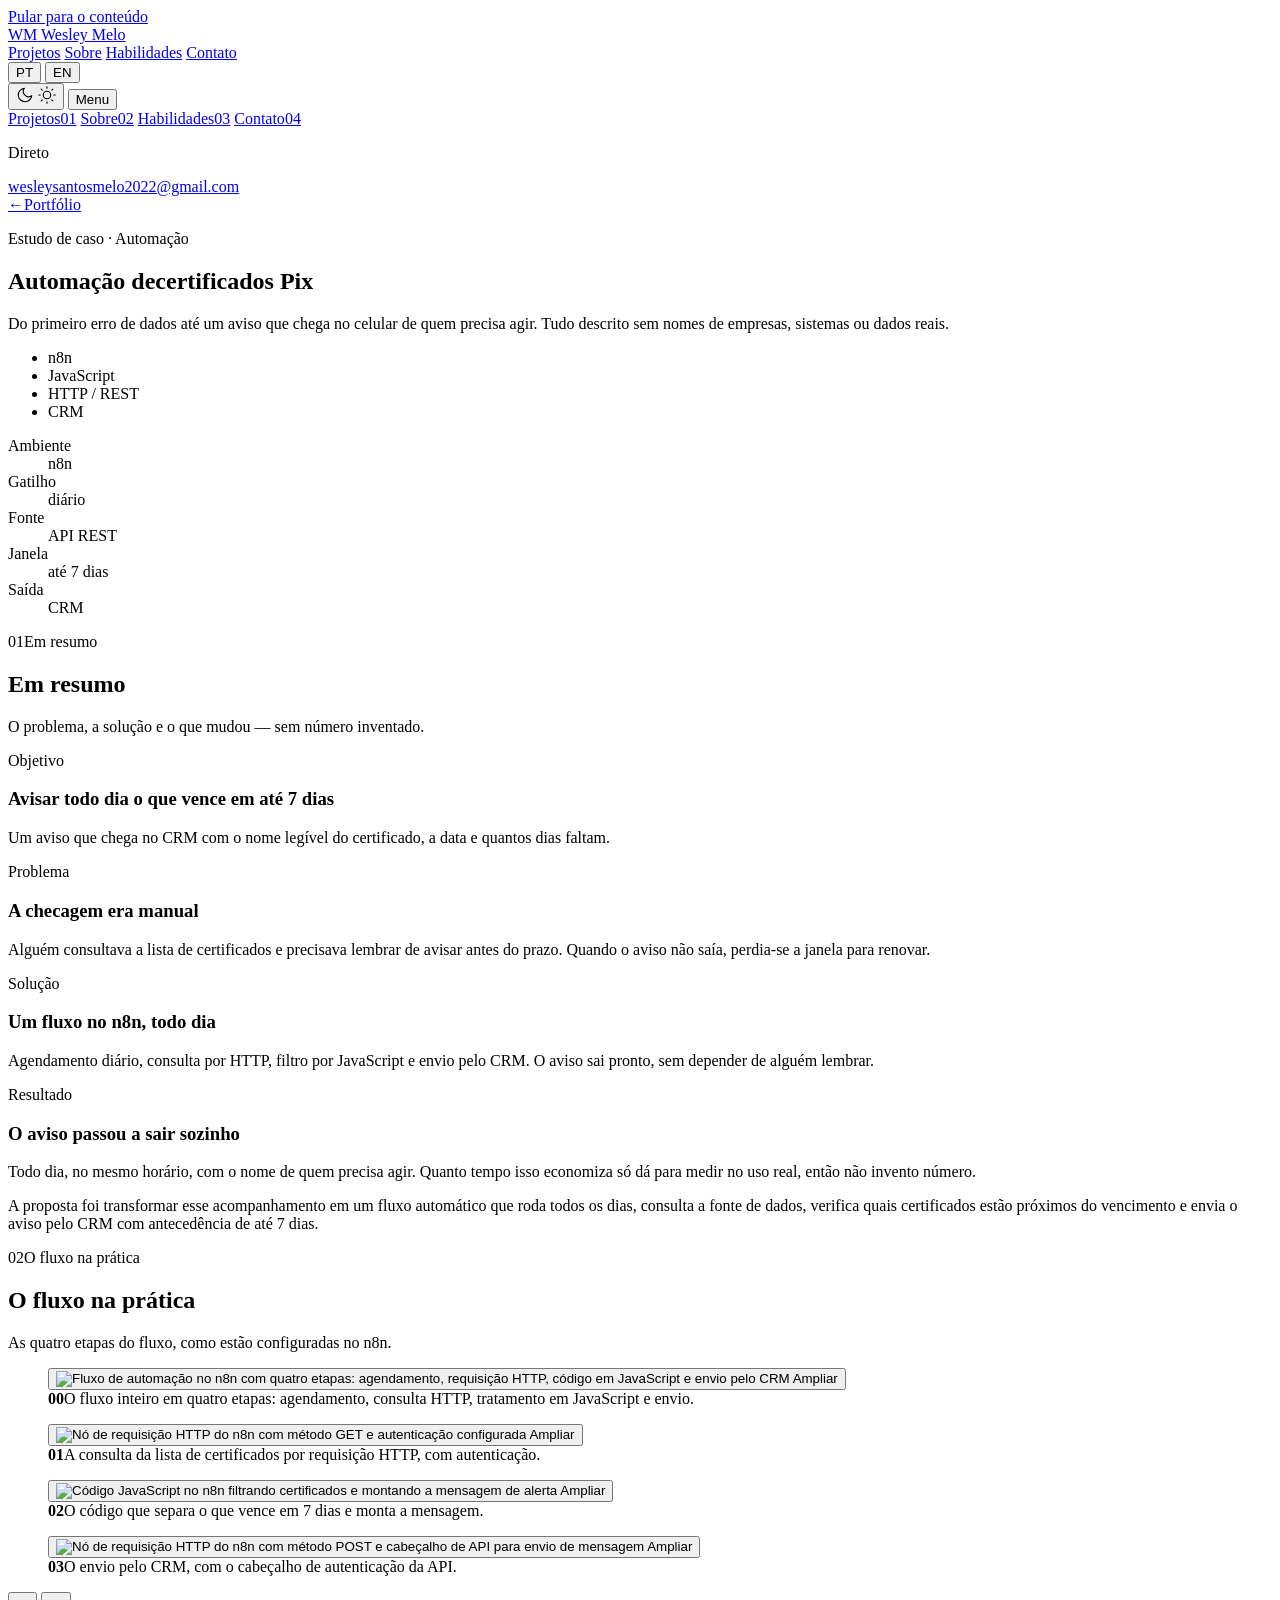
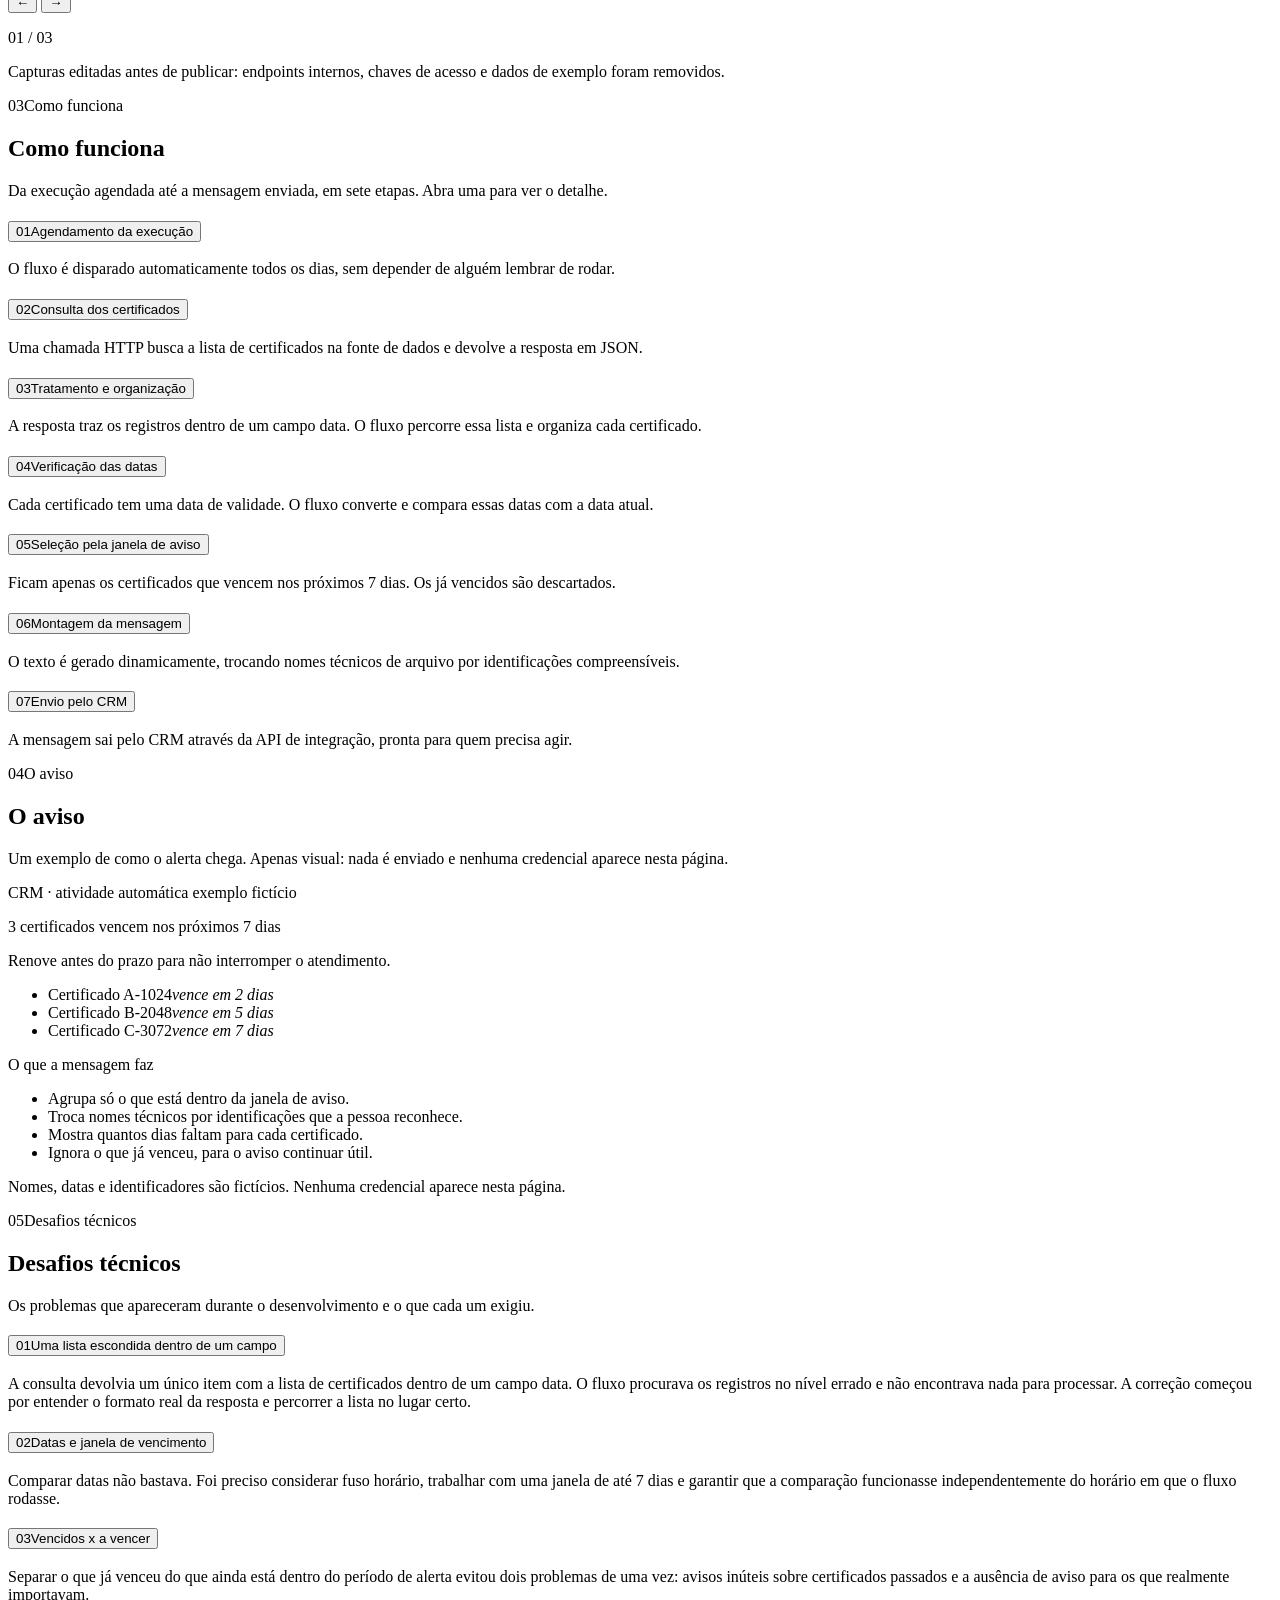
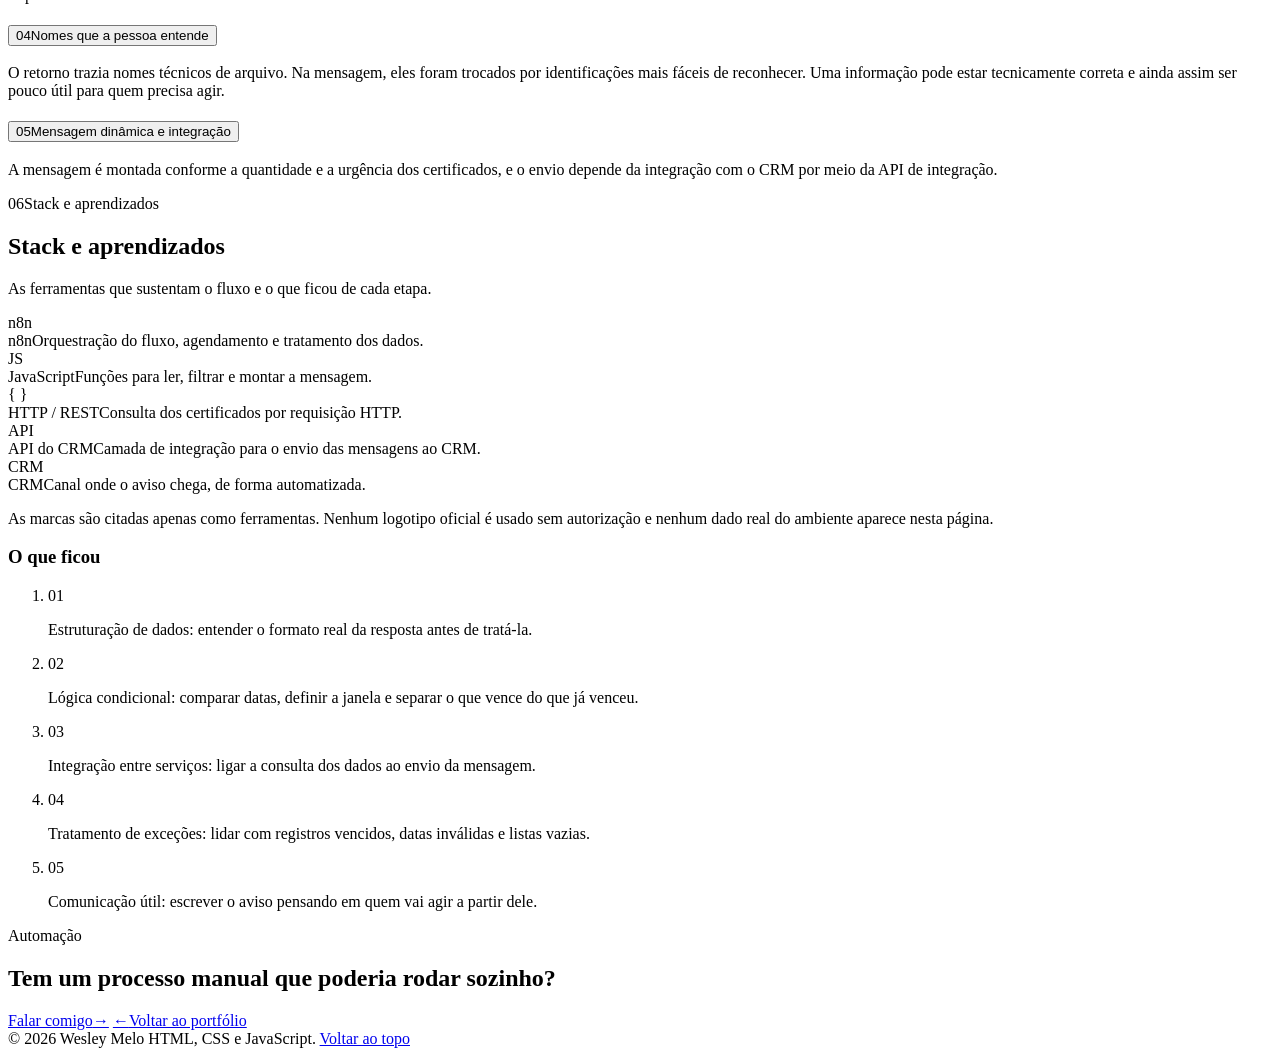
==== commit f4a73b8c: "Add files via upload" ====
--- a/certificados.html
+++ b/certificados.html
@@ -1,967 +1,408 @@
-<!DOCTYPE html>
-<html lang="pt-BR" data-theme="light">
-<head>
-  <meta charset="UTF-8">
-  <meta name="viewport" content="width=device-width, initial-scale=1.0">
-  <title>Automação de Certificados Pix · Wesley Melo</title>
-  <meta name="description" content="Estudo de caso: automação em n8n que acompanha o vencimento de certificados digitais do Pix e envia alertas automáticos pelo CRM.">
-  <meta name="author" content="Wesley Melo">
-  <meta name="theme-color" content="#0B0B0D">
-  <meta property="og:type" content="article">
-  <meta property="og:locale" content="pt_BR">
-  <meta property="og:title" content="Automação de Certificados Pix · Wesley Melo">
-  <meta property="og:description" content="Do primeiro erro de dados até um aviso que chega no celular. Estudo de caso de automação com n8n.">
-  <!-- O site abre sempre no escuro, antes de qualquer pintura da tela -->
-  <script>document.documentElement.dataset.theme="dark";</script>
-  <link rel="preconnect" href="https://fonts.googleapis.com">
-  <link rel="preconnect" href="https://fonts.gstatic.com" crossorigin>
-  <link href="https://fonts.googleapis.com/css2?family=Geist:wght@300;400;500;600;700&family=Geist+Mono:wght@400;500&display=swap" rel="stylesheet">
-  <!-- ============================================================
-    ESTUDO DE CASO · Automação de Certificados Pix
-    Página independente, mesmo sistema visual do portfólio
-    (monocromático, claro/escuro). Sem build, sem npm.
-  ============================================================ -->
-  <style>
-    /* ============ TOKENS ============ */
-    :root{
-      --paper:#F2F2F0; --paper-2:#E9E9E6; --paper-3:#E0E0DC;
-      --surface:#FAFAF8;
-      --ink:#0C0C0D; --ink-2:#43434A; --ink-3:#6B6B73;
-      --line:rgba(12,12,13,.16); --line-soft:rgba(12,12,13,.09); --line-hard:rgba(12,12,13,.5);
-      --inv-bg:#0C0C0D; --inv-ink:#F2F2F0;
-      --menu:#FAFAF8; --badge-bg:#0C0C0D; --badge-fg:#F2F2F0;
-      --status:#2E7D5B;
-      --chat-box:#FAFAF8; --chat-wall:#E9E9E6; --chat-bubble:#FAFAF8;
-      --avatar-bg:#0C0C0D; --avatar-fg:#F2F2F0;
-      --font:"Geist","SF Pro Text",-apple-system,BlinkMacSystemFont,"Segoe UI",Arial,sans-serif;
-      --mono:"Geist Mono",ui-monospace,"SF Mono",Menlo,Consolas,monospace;
-      --ease:cubic-bezier(.16,1,.3,1);
-      --max:1180px; --nav-h:60px;
-      --shadow:0 1px 2px rgba(12,12,13,.05);
-    }
-    [data-theme="dark"]{
-      --paper:#0B0B0D; --paper-2:#17171A; --paper-3:#212125;
-      --surface:transparent;
-      --ink:#F1F1EE; --ink-2:#B4B4B8; --ink-3:#82828A;
-      --line:rgba(241,241,238,.14); --line-soft:rgba(241,241,238,.08); --line-hard:rgba(241,241,238,.5);
-      --inv-bg:#F1F1EE; --inv-ink:#0C0C0D;
-      --menu:#141416; --badge-bg:#1F1F22; --badge-fg:#F1F1EE;
-      --status:#5FBE92;
-      --chat-box:transparent; --chat-wall:transparent; --chat-bubble:transparent;
-      --avatar-bg:#1A1A1D; --avatar-fg:#F1F1EE;
-      --shadow:0 1px 2px rgba(0,0,0,.5);
-    }
-
-    /* ============ BASE ============ */
-    *,*::before,*::after{box-sizing:border-box}
-    html{scroll-behavior:smooth;scroll-padding-top:calc(var(--nav-h) + 20px)}
-    body{
-      margin:0;font-family:var(--font);background:var(--paper);color:var(--ink);
-      -webkit-font-smoothing:antialiased;text-rendering:optimizeLegibility;line-height:1.5;
-      transition:background-color .4s var(--ease),color .4s var(--ease);
-      animation:fade .35s var(--ease) both;
-    }
-    @keyframes fade{from{opacity:0}to{opacity:1}}
-    ::selection{background:var(--ink);color:var(--paper)}
-    a{color:inherit;text-decoration:none}
-    :focus-visible{outline:2px solid var(--ink);outline-offset:3px}
-    .skip{position:absolute;left:14px;top:-60px;z-index:400;background:var(--inv-bg);color:var(--inv-ink);
-      padding:10px 18px;font-size:14px;font-weight:600;text-decoration:none;transition:top .2s var(--ease)}
-    .skip:focus{top:12px}
-    h1,h2,h3{letter-spacing:-.035em;line-height:1.04;margin:0;font-weight:600}
-    p{margin:0}
-    .wrap{max-width:var(--max);margin:0 auto;padding:0 28px}
-    .mono{font-family:var(--mono);font-size:11.5px;letter-spacing:.14em;text-transform:uppercase;color:var(--ink-3)}
-    .lede{color:var(--ink-2);font-size:clamp(1rem,1.35vw,1.08rem);line-height:1.7;max-width:64ch}
-
-    /* ============ FUNDO ============ */
-    .mesh{position:fixed;inset:0;z-index:0;pointer-events:none;opacity:.5;
-      background-image:radial-gradient(circle at 1px 1px, var(--line) 1px, transparent 0);
-      background-size:28px 28px;
-      -webkit-mask-image:radial-gradient(120% 80% at 50% 0%, #000 0%, transparent 62%);
-      mask-image:radial-gradient(120% 80% at 50% 0%, #000 0%, transparent 62%)}
-    .site{position:relative;z-index:1}
-
-    /* ============ NAV ============ */
-    .nav{position:fixed;inset:0 0 auto 0;height:var(--nav-h);z-index:100;
-      background:var(--paper);transition:background .3s var(--ease)}
-    .nav-in{max-width:var(--max);margin:0 auto;padding:0 28px;height:var(--nav-h);display:flex;align-items:center;gap:20px}
-    .brand{display:flex;align-items:center;gap:11px;text-decoration:none;font-weight:600;font-size:14.5px;letter-spacing:-.01em}
-    .brand-mark{width:26px;height:26px;flex:none;border:0;display:inline-flex;
-      align-items:center;justify-content:center;font-size:11px;font-weight:600;letter-spacing:.02em;
-      transition:background .25s var(--ease),color .25s}
-    .brand:hover .brand-mark{background:var(--inv-bg);color:var(--inv-ink)}
-    .links{display:flex;gap:2px;list-style:none;margin:0;padding:0}
-    .links a{text-decoration:none;font-size:13.5px;font-weight:450;color:var(--ink-2);padding:7px 13px;
-      border-radius:2px;position:relative;transition:color .2s}
-    .links a::after{content:"";position:absolute;left:13px;right:13px;bottom:4px;height:1px;background:currentColor;
-      transform:scaleX(0);transform-origin:0 50%;transition:transform .3s var(--ease)}
-    .links a:hover{color:var(--ink)}
-    .links a:hover::after{transform:scaleX(1)}
-    .nav-act{margin-left:auto;display:flex;align-items:center;gap:8px}
-    /* controle segmentado: só o ícone/texto, sem fundo e sem quadrado */
-    .seg{display:inline-flex;align-items:center;gap:2px}
-    .seg button{position:relative;display:inline-flex;align-items:center;justify-content:center;
-      min-width:34px;height:34px;padding:0 11px;background:none;border:0;color:var(--ink-3);
-      font-family:var(--mono);font-size:11px;letter-spacing:.14em;cursor:pointer;
-      transition:color .22s var(--ease)}
-    .seg button:hover{color:var(--ink)}
-    .seg button[aria-pressed="true"]{color:var(--ink)}
-    .seg button[aria-pressed="true"]::after{content:"";position:absolute;left:50%;bottom:3px;
-      width:3px;height:3px;border-radius:50%;background:var(--ink);transform:translateX(-50%)}
-    .seg.seg-icon button{padding:0;width:33px}
-    .seg svg{width:15px;height:15px;display:block}
-    .tgl{border:0;background:none;color:var(--ink);width:34px;height:34px;cursor:pointer;
-      display:inline-flex;align-items:center;justify-content:center;transition:background .2s,color .2s}
-    .tgl:hover{background:var(--inv-bg);color:var(--inv-ink)}
-    .back-link{display:inline-flex;align-items:center;gap:8px;font-size:13.5px;color:var(--ink-2);
-      background:var(--surface);padding:8px 14px;transition:background .2s,color .2s}
-    .back-link:hover{background:var(--inv-bg);color:var(--inv-ink)}
-    .nav .back-link{display:none}
-    @media(max-width:820px){
-      .links{display:none}
-      .nav .back-link{display:inline-flex}
-    }
-
-    /* ============ ESTRUTURA ============ */
-    section{padding:96px 0;position:relative}
-    @media(max-width:768px){section{padding:64px 0}}
-    .sec{display:grid;grid-template-columns:132px 1fr;gap:40px;align-items:start}
-    @media(max-width:860px){.sec{grid-template-columns:1fr;gap:22px}}
-    .sec-num{font-family:var(--mono);font-size:44px;line-height:1;color:var(--ink-3);letter-spacing:-.04em;user-select:none}
-    [data-theme="dark"] .sec-num{color:var(--ink-3)}
-    .sec h2{font-size:clamp(1.9rem,4vw,3rem);font-weight:600;letter-spacing:-.04em}
-    .sec-head{margin-bottom:44px}
-    .sec-head .lede{margin-top:16px}
-    .rule{height:1px;background:var(--line)}
-
-    /* ============ HERO DO ESTUDO ============ */
-    .hero{padding:calc(var(--nav-h) + 72px) 0 0;position:relative}
-    .hero-back{margin-bottom:30px}
-    .hero h1{font-size:clamp(2.2rem,5.4vw,4rem);font-weight:600;letter-spacing:-.04em;line-height:1}
-    .hero h1 .l2{display:block;color:var(--ink-3)}
-    .hero .lede{margin-top:20px}
-    .hero-meta{display:flex;flex-wrap:wrap;gap:26px;margin-top:30px}
-    .hero-meta div{display:flex;flex-direction:column;gap:3px}
-    .hero-meta .mono{font-size:11px}
-    .hero-meta b{font-size:14.5px;font-weight:550}
-    .case-tags{display:flex;flex-wrap:wrap;gap:8px;margin-top:24px}
-    .tag{font-family:var(--mono);font-size:11px;letter-spacing:.08em;text-transform:uppercase;
-      color:var(--ink-3);padding:0}
-    .tag.concept{background:var(--badge-bg);color:var(--badge-fg);padding:5px 10px;border-radius:2px}
-    .hero-strip{margin-top:64px;padding:16px 0;
-      display:flex;flex-wrap:wrap;gap:10px 28px;align-items:center}
-    .hero-strip .mono{font-size:12px;color:var(--ink-2)}
-
-    /* ============ RESUMO (fatos) ============ */
-    .facts{display:grid;grid-template-columns:repeat(4,1fr);gap:26px}
-    @media(max-width:1000px){.facts{grid-template-columns:repeat(2,1fr);gap:22px}}
-    @media(max-width:560px){.facts{grid-template-columns:1fr}}
-    .fact b{display:block;font-family:var(--mono);font-size:11px;letter-spacing:.14em;
-      text-transform:uppercase;color:var(--ink-3);margin-bottom:10px}
-    .fact h3{font-size:1.02rem;font-weight:600;letter-spacing:-.02em;margin-bottom:6px}
-    .fact p{font-size:14px;color:var(--ink-2);line-height:1.6}
-
-    /* ============ CAPTURAS ============ */
-    .shots{display:grid;grid-template-columns:repeat(3,1fr);gap:26px;align-items:start}
-    @media(max-width:900px){.shots{grid-template-columns:repeat(2,1fr)}}
-    @media(max-width:600px){.shots{grid-template-columns:1fr}}
-    .shot{margin:0;overflow:hidden}
-    .shot-wide{grid-column:1/-1}
-    .shot img{display:block;width:100%;height:auto}
-    [data-theme="light"] .shot img{filter:invert(1) hue-rotate(180deg)}
-    .shot figcaption{margin-top:12px;font-size:13.5px;color:var(--ink-2);line-height:1.55}
-    .shot-note{margin-top:22px;font-size:12.5px;color:var(--ink-3);max-width:64ch}
-
-    /* ============ VISÃO GERAL ============ */
-    .case-lead{display:grid;grid-template-columns:1.3fr .7fr;gap:40px;align-items:start;margin-top:8px}
-    @media(max-width:860px){.case-lead{grid-template-columns:1fr;gap:26px}}
-    .case-panel{background:var(--surface);padding:20px 20px 12px}
-    .case-panel > .mono{display:block;padding-bottom:8px}
-    .case-panel dl{margin:0}
-    .case-panel dl > div{display:flex;justify-content:space-between;gap:16px;align-items:baseline;padding:10px 0}
-    .case-panel dt{font-family:var(--mono);font-size:11px;letter-spacing:.1em;text-transform:uppercase;color:var(--ink-3)}
-    .case-panel dd{margin:0;font-size:13px;font-weight:500;text-align:right}
-
-    .case-block{margin-top:60px}
-    .case-block > h3{font-size:1.12rem;font-weight:600;letter-spacing:-.02em;display:flex;align-items:baseline;gap:12px}
-    .case-block > h3 .mono{font-size:11px}
-    .case-block > p{margin-top:12px}
-
-    /* ============ FLUXO ============ */
-    .flow{position:relative;margin-top:30px}
-    .flow-rail{position:absolute;left:0;right:0;top:17px;height:1px;background:var(--line)}
-    .flow-pulse{position:absolute;top:-2.5px;left:0;width:6px;height:6px;border-radius:50%;background:var(--ink);transition:left .5s var(--ease)}
-    .flow-nodes{display:grid;grid-template-columns:repeat(7,1fr);gap:6px;position:relative}
-    .flow-node{background:none;border:0;padding:0;color:inherit;font:inherit;cursor:pointer;display:flex;flex-direction:column;align-items:center;gap:10px;text-align:center}
-    .flow-node:focus-visible{outline:2px solid var(--ink);outline-offset:4px}
-    .flow-dot{width:34px;height:34px;flex:none;border:0;background:var(--surface);display:inline-flex;align-items:center;justify-content:center;font-family:var(--mono);font-size:11px;color:var(--ink-3);transition:background .28s var(--ease),color .28s,transform .28s var(--ease)}
-    .flow-node:hover .flow-dot{color:var(--ink);transform:translateY(-2px)}
-    .flow-node[aria-selected="true"] .flow-dot{background:var(--inv-bg);color:var(--inv-ink)}
-    .flow-label{font-size:12px;color:var(--ink-2);line-height:1.35}
-    .flow-node[aria-selected="true"] .flow-label{color:var(--ink)}
-    @media(max-width:860px){
-      .flow-rail,.flow-pulse{display:none}
-      .flow-nodes{grid-template-columns:1fr;gap:0;position:relative}
-      .flow-nodes::before{content:"";position:absolute;left:21px;top:24px;bottom:24px;width:1px;background:var(--line)}
-      .flow-node{position:relative;z-index:1;flex-direction:row;align-items:center;gap:14px;text-align:left;padding:12px 4px}
-      .flow-node[aria-selected="true"]{background:var(--surface)}
-      .flow-label{font-size:14px}
-    }
-    .flow-detail{margin-top:28px;background:var(--surface);padding:24px;display:grid;gap:10px}
-    .flow-detail .mono{font-size:11px}
-    .flow-detail h3{font-size:1.05rem;font-weight:600}
-    .flow-detail p{font-size:14.5px;color:var(--ink-2);line-height:1.7;max-width:68ch}
-    .flow-detail > *{animation:fdIn .4s var(--ease) both}
-    @keyframes fdIn{from{opacity:0;transform:translateY(8px)}to{opacity:1;transform:none}}
-
-    /* ============ DEMONSTRAÇÃO ============ */
-    .demo-grid{display:grid;grid-template-columns:1fr 1fr;gap:40px;align-items:start;margin-top:24px}
-    @media(max-width:900px){.demo-grid{grid-template-columns:1fr;gap:26px}}
-    .chat{background:var(--chat-box);max-width:460px}
-    .chat-top{display:flex;align-items:center;gap:12px;padding:14px 16px}
-    .chat-av{width:34px;height:34px;flex:none;border:0;background:var(--avatar-bg);color:var(--avatar-fg);display:inline-flex;align-items:center;justify-content:center;font-family:var(--mono);font-size:11px}
-    .chat-top b{display:block;font-size:14px;font-weight:550}
-    .chat-top small{display:block;font-size:12px;color:var(--ink-3)}
-    .chat-body{padding:18px;background:var(--chat-wall)}
-    .chat-bubble{background:var(--chat-bubble);padding:16px 16px 12px;font-size:13.5px;line-height:1.6;color:var(--ink-2)}
-    .chat-bubble > b{display:block;font-size:13px;color:var(--ink);margin-bottom:8px}
-    .chat-bubble ul{list-style:none;margin:12px 0 0;padding:0;display:grid;gap:8px}
-    .chat-bubble li{display:flex;justify-content:space-between;gap:12px;padding-bottom:8px}
-    .chat-bubble li:last-child{border-bottom:0}
-    .chat-bubble li b{font-weight:600;color:var(--ink)}
-    .chat-bubble li span{color:var(--ink-3);font-family:var(--mono);font-size:12px;white-space:nowrap}
-    .chat-foot{margin-top:14px;font-size:12px;color:var(--ink-3)}
-    .demo-notes{background:var(--surface);padding:22px}
-    .demo-notes h3{font-size:13px;font-family:var(--mono);font-weight:500;letter-spacing:.1em;text-transform:uppercase;color:var(--ink-3);margin:0 0 12px}
-    .demo-notes li{list-style:none;display:grid;grid-template-columns:20px 1fr;gap:10px;font-size:14px;color:var(--ink-2);padding:9px 0}
-    .demo-notes ul{margin:0;padding:0}
-    .demo-notes li:last-child{border-bottom:0}
-    .demo-notes li b{color:var(--ink);font-weight:600}
-
-    /* ============ DESAFIOS ============ */
-    .challenges{margin-top:24px}
-    .challenge{}
-    .challenge > button{width:100%;background:none;border:0;font:inherit;color:inherit;text-align:left;cursor:pointer;display:grid;grid-template-columns:28px 1fr 20px;gap:16px;align-items:start;padding:20px 8px;transition:background .28s var(--ease)}
-    .challenge > button:hover{background:var(--surface)}
-    .challenge > button:focus-visible{outline:2px solid var(--ink);outline-offset:-2px}
-    .challenge .ch-n{font-family:var(--mono);font-size:11px;color:var(--ink-3);padding-top:3px}
-    .challenge .ch-t{font-size:15px;font-weight:550}
-    .challenge .ch-x{font-family:var(--mono);font-size:16px;color:var(--ink-3);line-height:1;justify-self:end;transition:transform .3s var(--ease)}
-    .challenge[data-open="true"] .ch-x{transform:rotate(45deg)}
-    .challenge .ch-d{max-height:0;opacity:0;overflow:hidden;transition:max-height .45s var(--ease),opacity .3s var(--ease),padding .3s var(--ease);padding:0 40px 0 52px}
-    .challenge[data-open="true"] .ch-d{max-height:320px;opacity:1;padding-bottom:22px}
-    .challenge .ch-d p{font-size:14px;color:var(--ink-2);line-height:1.7;max-width:66ch}
-
-    /* ============ TECNOLOGIAS ============ */
-    .tech-grid{display:grid;grid-template-columns:repeat(5,1fr);gap:12px;margin-top:24px}
-    @media(max-width:900px){.tech-grid{grid-template-columns:repeat(2,1fr)}}
-    @media(max-width:440px){.tech-grid{grid-template-columns:1fr}}
-    .tech{background:var(--surface);padding:18px;display:grid;gap:12px;transition:transform .3s var(--ease),box-shadow .3s}
-    .tech:hover{transform:translateY(-3px);box-shadow:0 12px 30px rgba(12,12,13,.08)}
-    [data-theme="dark"] .tech:hover{box-shadow:0 12px 30px rgba(0,0,0,.5)}
-    .mono-tile{width:40px;height:40px;border:0;background:var(--paper-2);display:inline-flex;align-items:center;justify-content:center;font-family:var(--mono);font-size:12px;transition:background .28s var(--ease),color .28s}
-    .tech:hover .mono-tile{background:var(--inv-bg);color:var(--inv-ink)}
-    .tech b{font-size:13.5px;font-weight:550}
-    .tech small{font-size:12.5px;color:var(--ink-2);line-height:1.5}
-    .tech-note{margin-top:14px;font-size:12.5px;color:var(--ink-2)}
-
-    /* ============ APRENDIZADOS ============ */
-    .principles{margin-top:24px;padding:0}
-    .principles li{list-style:none;display:grid;grid-template-columns:56px 1fr;gap:20px;padding:20px 0}
-    .principles b{font-family:var(--mono);font-size:11px;letter-spacing:.1em;color:var(--ink-3);padding-top:4px}
-    .principles p{font-size:14.5px;color:var(--ink-2);line-height:1.65}
-
-    /* ============ RODAPÉ ============ */
-    .case-foot{margin-top:60px;background:var(--surface);padding:clamp(24px,4vw,40px);
-      display:flex;justify-content:space-between;gap:24px;align-items:center;flex-wrap:wrap}
-    .case-foot h2{font-size:1.2rem;font-weight:600}
-    .case-foot p{font-size:14px;color:var(--ink-2);margin-top:6px;max-width:52ch}
-    .case-foot-actions{display:flex;gap:10px;flex-wrap:wrap;padding:6px}
-    .btn{display:inline-flex;align-items:center;gap:10px;min-height:44px;padding:0 2px;font-size:14.5px;font-weight:550;
-      cursor:pointer;border:0;background:none;white-space:nowrap;
-      transition:color .22s var(--ease),opacity .22s var(--ease),transform .18s var(--ease)}
-    .btn:active{transform:translateY(1px)}
-    .btn-p{color:var(--ink)}
-    .btn-p:hover{opacity:.66}
-    .btn-g{color:var(--ink-3)}
-    .btn-g:hover{color:var(--ink)}
-    footer{padding:26px 0;position:relative;z-index:1}
-    .foot{display:flex;gap:16px;flex-wrap:wrap;align-items:center;font-size:12.5px;color:var(--ink-3)}
-    .foot .grow{flex:1}
-    .foot a{color:var(--ink-3);text-decoration:none}
-    .foot a:hover{color:var(--ink)}
-    .foot .status{color:var(--status)}
-
-    /* ============ REVEAL ============ */
-  @media (prefers-reduced-motion:no-preference){
-    .rv{opacity:0;transform:translateY(18px);transition:opacity .7s var(--ease),transform .7s var(--ease)}
-    .rv.in{opacity:1;transform:none}
-  }
-    @media (prefers-reduced-motion:reduce){
-      html{scroll-behavior:auto}
-      *,*::before,*::after{animation:none!important;transition:none!important}
-      .rv{opacity:1!important;transform:none!important}
-    }
-  </style>
-</head>
-<body>
-  <a class="skip" href="#conteudo" data-i18n="skip">Pular para o conteúdo</a>
-  <div class="mesh" aria-hidden="true"/></div>
-
-  <header class="nav" id="topnav">
-    <div class="nav-in">
-      <a class="brand" href="index.html">
-        <span class="brand-mark" aria-hidden="true">WM</span>Wesley Melo
-      </a>
-      <nav aria-label="Navegação do estudo de caso" data-i18n-aria="navStudy">
-        <ul class="links">
-          <li><a href="#visao" data-i18n="navVisao">Resumo</a></li>
-          <li><a href="#capturas" data-i18n="navCapturas">O fluxo</a></li>
-          <li><a href="#funciona" data-i18n="navFunciona">Como funciona</a></li>
-          <li><a href="#demo" data-i18n="navDemo">Demonstração</a></li>
-          <li><a href="#desafios" data-i18n="navDesafios">Desafios</a></li>
-          <li><a href="#tecnologias" data-i18n="navTecnologias">Tecnologias</a></li>
-        </ul>
-      </nav>
-      <div class="nav-act">
-        <a class="back-link" href="index.html" data-i18n="backPortfolio">← Portfólio</a>
-        <div class="seg" role="group" aria-label="Idioma" id="langSeg" data-i18n-aria="nav.lang">
-          <button type="button" data-lang="pt" aria-pressed="true" title="Português" lang="pt-BR">PT</button>
-          <button type="button" data-lang="en" aria-pressed="false" title="English" lang="en">EN</button>
-        </div>
-        <div class="seg seg-icon" role="group" aria-label="Tema" id="themeSeg" data-i18n-aria="nav.theme">
-          <button type="button" data-theme="light" aria-pressed="true" aria-label="Modo claro" title="Modo claro" data-i18n-title="nav.light"></button>
-          <button type="button" data-theme="dark" aria-pressed="false" aria-label="Modo escuro" title="Modo escuro" data-i18n-title="nav.dark"></button>
-        </div>
-      </div>
-    </div>
-  </header>
-
-  <div class="site">
-    <main id="conteudo">
-      <!-- ===== HERO ===== -->
-      <section class="hero" aria-labelledby="case-title">
-        <div class="wrap">
-          <p class="hero-back"><a class="back-link" href="index.html" style="display:inline-flex" data-i18n="backTop">← Voltar ao portfólio</a></p>
-          <h1 id="case-title"><span data-i18n="heroTitle1">Automação de</span><br/><span class="l2" data-i18n="heroTitle2">Certificados Pix</span></h1>
-          <p class="lede" data-i18n="heroLede">Do primeiro erro de dados até um aviso que chega no celular de quem precisa agir. Tudo descrito sem nomes de empresas, sistemas ou dados reais.</p>
-          <div class="case-tags" id="caseTags"></div>
-        </div>
-      </section>
-
-      <!-- ===== RESUMO (fatos) ===== -->
-      <section id="visao" aria-labelledby="visao-title">
-        <div class="wrap">
-          <div class="sec">
-            <div class="sec-num" aria-hidden="true">01</div>
-            <div>
-              <div class="sec-head">
-                <h2 id="visao-title" data-i18n="visaoTitle">Em resumo</h2>
-              </div>
-              <div class="facts" id="facts"></div>
-              <div class="case-lead" style="margin-top:44px">
-                <div>
-                  <p class="lede" data-i18n="visaoLede2">A proposta foi transformar esse acompanhamento em um fluxo automático que roda todos os dias, consulta a fonte de dados, verifica quais certificados estão próximos do vencimento e envia o aviso pelo CRM com antecedência de até 7 dias.</p>
-                </div>
-                <aside class="case-panel" aria-label="Ficha técnica do projeto" data-i18n-aria="panelAria">
-                  <span class="mono" data-i18n="fichaLabel">Ficha técnica</span>
-                  <dl id="casePanel"></dl>
-                </aside>
-              </div>
-            </div>
-          </div>
-        </div>
-      </section>
-
-      <!-- ===== CAPTURAS ===== -->
-      <section id="capturas" aria-labelledby="capturas-title">
-        <div class="wrap">
-          <div class="sec">
-            <div class="sec-num" aria-hidden="true">02</div>
-            <div>
-              <div class="sec-head">
-                <h2 id="capturas-title" data-i18n="shotsTitle">O fluxo na prática</h2>
-                <p class="lede" data-i18n="shotsLede">As quatro etapas do fluxo, como estão configuradas no n8n.</p>
-              </div>
-              <div class="shots" id="shots"></div>
-              <p class="shot-note" data-i18n="shotNote">Capturas editadas antes de publicar: endpoints internos, chaves de acesso e dados de exemplo foram removidos.</p>
-            </div>
-          </div>
-        </div>
-      </section>
-
-      <!-- ===== COMO FUNCIONA ===== -->
-      <section id="funciona" aria-labelledby="funciona-title">
-        <div class="wrap">
-          <div class="sec">
-            <div class="sec-num" aria-hidden="true">03</div>
-            <div>
-              <div class="sec-head">
-                <h2 id="funciona-title" data-i18n="funcionaTitle">Como funciona</h2>
-                <p class="lede" data-i18n="funcionaLede">Da execução agendada até a mensagem enviada, em 7 etapas. Selecione uma etapa para ver o detalhe.</p>
-              </div>
-              <div class="flow">
-                <div class="flow-rail" aria-hidden="true"><span class="flow-pulse" id="flowPulse"></span></div>
-                <div className="flow-nodes" role="tablist" aria-label="Etapas da automação" id="flowNodes" data-i18n-aria="flowAria"></div>
-                <div class="flow-detail" id="flowDetail" role="tabpanel" aria-live="polite"></div>
-              </div>
-            </div>
-          </div>
-        </div>
-      </section>
-
-      <!-- ===== DEMONSTRAÇÃO ===== -->
-      <section id="demo" aria-labelledby="demo-title">
-        <div class="wrap">
-          <div class="sec">
-            <div class="sec-num" aria-hidden="true">04</div>
-            <div>
-              <div class="sec-head">
-                <h2 id="demo-title" data-i18n="demoTitle">Demonstração</h2>
-                <p class="lede" data-i18n="demoLede">Exemplo de como o alerta chega. Apenas visual: nada é enviado e nenhuma credencial aparece nesta página.</p>
-              </div>
-              <div class="demo-grid">
-                <div class="chat">
-                  <div class="chat-top">
-                    <span class="chat-av" aria-hidden="true">CRM</span>
-                    <div><b data-i18n="chatName">Alertas de certificados</b><small data-i18n="chatSub">mensagem automática · exemplo</small></div>
-                  </div>
-                  <div class="chat-body">
-                    <div class="chat-bubble">
-                      <b data-i18n="chatTitle">Alerta de vencimento</b>
-                      <span id="chatCount"></span>
-                      <ul id="chatList"></ul>
-                      <p class="chat-foot" data-i18n="chatFoot">Mensagem gerada automaticamente. Exemplo com dados fictícios.</p>
-                    </div>
-                  </div>
-                </div>
-                <aside class="demo-notes">
-                  <h3 data-i18n="notesTitle">O que a mensagem faz</h3>
-                  <ul>
-                    <li><span aria-hidden="true">→</span><span data-i18n="note1"><b>Agrupa</b> somente os certificados dentro do prazo de aviso.</span></li>
-                    <li><span aria-hidden="true">→</span><span data-i18n="note2">Troca <b>nomes técnicos</b> por identificações que a pessoa reconhece.</span></li>
-                    <li><span aria-hidden="true">→</span><span data-i18n="note3">Mostra <b>quantos dias faltam</b> para cada um vencer.</span></li>
-                    <li><span aria-hidden="true">→</span><span data-i18n="note4">Ignora o que já venceu, para o aviso continuar <b>útil</b>.</span></li>
-                  </ul>
-                </aside>
-              </div>
-            </div>
-          </div>
-        </div>
-      </section>
-
-      <!-- ===== DESAFIOS ===== -->
-      <section id="desafios" aria-labelledby="desafios-title">
-        <div class="wrap">
-          <div class="sec">
-            <div class="sec-num" aria-hidden="true">05</div>
-            <div>
-              <div class="sec-head">
-                <h2 id="desafios-title" data-i18n="desafiosTitle">Desafios técnicos</h2>
-                <p class="lede" data-i18n="desafiosLede">Os problemas que apareceram durante o desenvolvimento e o que cada um exigiu. Selecione para abrir.</p>
-              </div>
-              <div class="challenges" id="challenges"></div>
-            </div>
-          </div>
-        </div>
-      </section>
-
-      <!-- ===== TECNOLOGIAS ===== -->
-      <section id="tecnologias" aria-labelledby="tec-title">
-        <div class="wrap">
-          <div class="sec">
-            <div class="sec-num" aria-hidden="true">06</div>
-            <div>
-              <div class="sec-head">
-                <h2 id="tec-title" data-i18n="tecTitle">Tecnologias utilizadas</h2>
-                <p class="lede" data-i18n="tecLede">As ferramentas que sustentam o fluxo, da consulta dos dados até o envio da mensagem.</p>
-              </div>
-              <div class="tech-grid" id="techGrid"></div>
-              <p class="tech-note" data-i18n="techNote">As marcas aparecem apenas como ferramentas. Nenhum logo oficial é usado sem autorização e nenhum dado real do ambiente é exposto.</p>
-
-              <div class="case-block">
-                <h3><span data-i18n="learnLabel">Aprendizados</span></h3>
-                <ol class="principles" id="learnings"></ol>
-              </div>
-            </div>
-          </div>
-        </div>
-      </section>
-
-      <!-- ===== RODAPÉ DO ESTUDO ===== -->
-      <section aria-label="Navegação final" data-i18n-aria="navFinal">
-        <div class="wrap">
-          <div class="case-foot rv">
-            <div>
-              <h2 data-i18n="footTitle">Gostou do projeto?</h2>
-              <p data-i18n="footText">Volte ao portfólio para ver os outros trabalhos ou fale comigo sobre uma automação.</p>
-            </div>
-            <div class="case-foot-actions">
-              <a class="btn btn-p" href="index.html#contato" data-i18n="btnContato">Entrar em contato</a>
-              <a class="btn btn-g" href="index.html#projetos" data-i18n="btnProjetos">Ver projetos</a>
-            </div>
-          </div>
-        </div>
-      </section>
-    </main>
-
-    <footer>
-      <div class="wrap foot">
-        <span>© 2026 Wesley Melo</span>
-        <span class="mono status" data-i18n="footerStatus">● helpdesk · automação</span>
-        <span class="grow"></span>
-        <a href="index.html" data-i18n="footBack">← Voltar ao portfólio</a>
-      </div>
-    </footer>
-  </div>
-
-  <script>
-    /* ---------- DADOS (mesmos do portfólio, dados fictícios) ---------- */
-    /* ---------- DADOS (fictícios) EM DOIS IDIOMAS ---------- */
-    var CASE_TAGS = ["n8n","JavaScript","HTTP / REST","CRM"];
-
-    var COPY = {
-      pt: {
-        lang:"pt-BR", locale:"pt_BR",
-        title:"Automação de Certificados Pix · Wesley Melo",
-        desc:"Estudo de caso: automação em n8n que acompanha o vencimento de certificados digitais do Pix e envia alertas automáticos pelo CRM.",
-        ogDesc:"Do primeiro erro de dados até um aviso que chega no celular. Estudo de caso de automação com n8n.",
-        skip:"Pular para o conteúdo",
-        navVisao:"Resumo", navCapturas:"O fluxo", navFunciona:"Como funciona", navDemo:"Demonstração",
-        navDesafios:"Desafios", navTecnologias:"Tecnologias",
-        navStudy:"Navegação do estudo de caso", navFinal:"Navegação final",
-        panelAria:"Ficha técnica do projeto", flowAria:"Etapas da automação",
-        nav:{lang:"Idioma",theme:"Tema",light:"Modo claro",dark:"Modo escuro"},
-        visaoTitle:"Em resumo",
-        facts:[
-          {k:"Objetivo", t:"Avisar todo dia o que vence em até 7 dias",
-           d:"Um aviso que chega no CRM com o nome legível do certificado, a data e quantos dias faltam."},
-          {k:"Problema", t:"A checagem era manual",
-           d:"Alguém consultava a lista de certificados e precisava lembrar de avisar antes do prazo. Quando o aviso não saía, perdia-se a janela para renovar."},
-          {k:"Solução", t:"Um fluxo no n8n, todo dia",
-           d:"Agendamento diário, consulta por HTTP, filtro por JavaScript e envio pelo CRM. O aviso sai pronto, sem depender de alguém lembrar."},
-          {k:"Resultado", t:"O aviso passou a sair sozinho",
-           d:"Todo dia, no mesmo horário, com o nome de quem precisa agir. Quanto tempo isso economiza só dá para medir no uso real, então não invento número."}
-        ],
-        shotsTitle:"O fluxo na prática",
-        shotsLede:"As quatro etapas do fluxo, como estão configuradas no n8n.",
-        shotNote:"Capturas editadas antes de publicar: endpoints internos, chaves de acesso e dados de exemplo foram removidos.",
-        shots:[
-          {src:"assets/fluxo-n8n.png?v=7", wide:true,
-           cap:"O fluxo inteiro em quatro etapas: agendamento, consulta HTTP, tratamento em JavaScript e envio.",
-           alt:"Fluxo de automação no n8n com quatro etapas: agendamento, requisição HTTP, código em JavaScript e envio pelo CRM"},
-          {src:"assets/passo-consulta-http.png?v=7",
-           cap:"A consulta da lista de certificados por requisição HTTP, com autenticação.",
-           alt:"Nó de requisição HTTP do n8n com método GET e autenticação configurada"},
-          {src:"assets/passo-javascript.png?v=7",
-           cap:"O código que separa o que vence em 7 dias e monta a mensagem.",
-           alt:"Código JavaScript no n8n filtrando certificados e montando a mensagem de alerta"},
-          {src:"assets/passo-envio-crm.png?v=7",
-           cap:"O envio pelo CRM, com o cabeçalho de autenticação da API.",
-           alt:"Nó de requisição HTTP do n8n com método POST e cabeçalho de API para envio de mensagem"}
-        ],
-        backPortfolio:"← Portfólio", backTop:"← Voltar ao portfólio", footBack:"← Voltar ao portfólio",
-        heroTitle1:"Automação de", heroTitle2:"Certificados Pix",
-        heroLede:"Do primeiro erro de dados até um aviso que chega no celular de quem precisa agir. Tudo descrito sem nomes de empresas, sistemas ou dados reais.",
-        visaoLede2:"A proposta foi transformar esse acompanhamento em um fluxo automático que roda todos os dias, consulta a fonte de dados, verifica quais certificados estão próximos do vencimento e envia o aviso pelo CRM com antecedência de até 7 dias.",
-        fichaLabel:"Ficha técnica",
-        funcionaTitle:"Como funciona",
-        funcionaLede:"Da execução agendada até a mensagem enviada, em 7 etapas. Selecione uma etapa para ver o detalhe.",
-        etapa:"Etapa", de:"de",
-        demoTitle:"Demonstração",
-        demoLede:"Exemplo de como o alerta chega. Apenas visual: nada é enviado e nenhuma credencial aparece nesta página.",
-        chatName:"Alertas de certificados", chatSub:"mensagem automática · exemplo", chatTitle:"Alerta de vencimento",
-        chatCount:"{n} certificados vencem nos próximos 7 dias:",
-        chatFoot:"Mensagem gerada automaticamente. Exemplo com dados fictícios.",
-        notesTitle:"O que a mensagem faz",
-        note1:"<b>Agrupa</b> somente os certificados dentro do prazo de aviso.",
-        note2:"Troca <b>nomes técnicos</b> por identificações que a pessoa reconhece.",
-        note3:"Mostra <b>quantos dias faltam</b> para cada um vencer.",
-        note4:"Ignora o que já venceu, para o aviso continuar <b>útil</b>.",
-        desafiosTitle:"Desafios técnicos",
-        desafiosLede:"Os problemas que apareceram durante o desenvolvimento e o que cada um exigiu. Selecione para abrir.",
-        tecTitle:"Tecnologias utilizadas",
-        tecLede:"As ferramentas que sustentam o fluxo, da consulta dos dados até o envio da mensagem.",
-        techNote:"As marcas são citadas apenas como ferramentas. Nenhum logotipo oficial é usado sem autorização e nenhum dado real do ambiente aparece nesta página.",
-        learnLabel:"Aprendizados",
-        footTitle:"Gostou do projeto?",
-        footText:"Volte ao portfólio para ver o resto do meu trabalho ou fale comigo sobre uma automação.",
-        btnContato:"Entrar em contato", btnProjetos:"Ver projetos",
-        footerStatus:"● helpdesk · automação",
-        meta:[["Tipo","Automação em uso"],["Ambiente","n8n"],["Janela de aviso","até 7 dias"],["Saída","CRM"]],
-        panel:[
-          { k:"Ambiente", v:"n8n" },
-          { k:"Gatilho", v:"agendamento diário" },
-          { k:"Fonte dos dados", v:"API REST" },
-          { k:"Janela de aviso", v:"até 7 dias" },
-          { k:"Saída", v:"CRM" },
-          { k:"Dados do exemplo", v:"fictícios" }
-        ],
-        flow:[
-          { s:"Agendamento", t:"1. Agendamento da execução", d:"O fluxo é disparado automaticamente todos os dias, sem depender de alguém lembrar de rodar." },
-          { s:"Consulta", t:"2. Consulta dos certificados", d:"Uma chamada HTTP busca a lista de certificados na fonte de dados e devolve a resposta em JSON." },
-          { s:"Tratamento", t:"3. Tratamento e organização", d:"A resposta traz os registros dentro de um campo data. O fluxo percorre essa lista e organiza cada certificado." },
-          { s:"Datas", t:"4. Verificação das datas", d:"Cada certificado tem uma data de validade. O fluxo converte e compara essas datas com a data atual." },
-          { s:"Janela", t:"5. Seleção pela janela de aviso", d:"Ficam apenas os certificados que vencem nos próximos 7 dias. Os já vencidos são descartados." },
-          { s:"Mensagem", t:"6. Montagem da mensagem", d:"O texto é gerado dinamicamente, trocando nomes técnicos de arquivo por identificações compreensíveis." },
-          { s:"Envio", t:"7. Envio pelo CRM", d:"A mensagem sai pelo CRM através da API de integração, pronta para quem precisa agir." }
-        ],
-        challenges:[
-          { t:"Uma lista escondida dentro de um campo", d:"A consulta devolvia um único item com a lista de certificados dentro de um campo data. O fluxo procurava os registros no nível errado e não encontrava nada para processar. A correção começou por entender o formato real da resposta e percorrer a lista no lugar certo." },
-          { t:"Datas e janela de vencimento", d:"Comparar datas não bastava. Foi preciso considerar fuso horário, trabalhar com uma janela de até 7 dias e garantir que a comparação funcionasse independentemente do horário em que o fluxo rodasse." },
-          { t:"Vencidos x a vencer", d:"Separar o que já venceu do que ainda está dentro do período de alerta evitou dois problemas de uma vez: avisos inúteis sobre certificados passados e a ausência de aviso para os que realmente importavam." },
-          { t:"Nomes que a pessoa entende", d:"O retorno trazia nomes técnicos de arquivo. Na mensagem, eles foram trocados por identificações mais fáceis de reconhecer. Uma informação pode estar tecnicamente correta e ainda assim ser pouco útil para quem precisa agir." },
-          { t:"Mensagem dinâmica e integração", d:"A mensagem é montada conforme a quantidade e a urgência dos certificados, e o envio depende da integração com o CRM por meio da API de integração." }
-        ],
-        techs:[
-          { m:"n8n", n:"n8n", d:"Orquestração do fluxo, agendamento e tratamento dos dados." },
-          { m:"JS", n:"JavaScript", d:"Funções para ler, filtrar e montar a mensagem." },
-          { m:"{ }", n:"HTTP / REST", d:"Consulta dos certificados por requisição HTTP." },
-          { m:"API", n:"API do CRM", d:"Camada de integração para o envio das mensagens ao CRM." },
-          { m:"CRM", n:"CRM", d:"Canal onde o aviso chega, de forma automatizada." }
-        ],
-        learnings:[
-          "Estruturação de dados: entender o formato real da resposta antes de tratá-la.",
-          "Lógica condicional: comparar datas, definir a janela e separar o que vence do que já venceu.",
-          "Integração entre serviços: ligar a consulta dos dados ao envio da mensagem.",
-          "Tratamento de exceções: lidar com registros vencidos, datas inválidas e listas vazias.",
-          "Comunicação útil: escrever o aviso pensando em quem vai agir a partir dele."
-        ],
-        alerts:[
-          { id:"Certificado A-1024", when:"vence em 2 dias" },
-          { id:"Certificado B-2048", when:"vence em 5 dias" },
-          { id:"Certificado C-3072", when:"vence em 7 dias" }
-        ]
-      },
-      en: {
-        lang:"en", locale:"en_US",
-        title:"Pix Certificate Automation · Wesley Melo",
-        desc:"Case study: an n8n automation that tracks the expiry of Pix digital certificates and sends automatic alerts over CRM.",
-        ogDesc:"From the first data error to an alert that reaches the phone. An n8n automation case study.",
-        skip:"Skip to content",
-        navVisao:"In short", navCapturas:"The flow", navFunciona:"How it works", navDemo:"Demo",
-        navDesafios:"Challenges", navTecnologias:"Technologies",
-        navStudy:"Case study navigation", navFinal:"Final navigation",
-        panelAria:"Project technical sheet", flowAria:"Automation steps",
-        nav:{lang:"Language",theme:"Theme",light:"Light mode",dark:"Dark mode"},
-        visaoTitle:"In short",
-        facts:[
-          {k:"Objective", t:"Flag every day what expires within 7 days",
-           d:"An alert that lands on CRM with the readable certificate name, the date and the days left."},
-          {k:"Problem", t:"The check was manual",
-           d:"Someone had to look up the certificate list and remember to warn before the deadline. When the alert did not go out, the window to renew was lost."},
-          {k:"Solution", t:"An n8n flow, every day",
-           d:"Daily schedule, HTTP query, JavaScript filter and CRM delivery. The alert goes out ready, with nobody having to remember."},
-          {k:"Result", t:"The alert now goes out on its own",
-           d:"Every day, at the same time, naming whoever has to act. How much time that saves can only be measured in real use, so I am not inventing a number."}
-        ],
-        shotsTitle:"The flow in practice",
-        shotsLede:"The four steps of the flow, as they are configured in n8n.",
-        shotNote:"Screenshots were edited before publishing: internal endpoints, access keys and sample data were removed.",
-        shots:[
-          {src:"assets/fluxo-n8n.png?v=7", wide:true,
-           cap:"The whole flow in four steps: schedule, HTTP query, JavaScript processing and delivery.",
-           alt:"Automation flow in n8n with four steps: schedule, HTTP request, JavaScript code and CRM delivery"},
-          {src:"assets/passo-consulta-http.png?v=7",
-           cap:"The certificate list is queried over HTTP, with authentication.",
-           alt:"n8n HTTP request node with GET method and authentication configured"},
-          {src:"assets/passo-javascript.png?v=7",
-           cap:"The code that separates what expires within 7 days and builds the message.",
-           alt:"JavaScript code in n8n filtering certificates and building the alert message"},
-          {src:"assets/passo-envio-crm.png?v=7",
-           cap:"Delivery through CRM, with the API authentication header.",
-           alt:"n8n HTTP request node with POST method and API header for message delivery"}
-        ],
-        backPortfolio:"← Portfolio", backTop:"← Back to the portfolio", footBack:"← Back to the portfolio",
-        heroTitle1:"Automation of", heroTitle2:"Pix Certificates",
-        heroLede:"From the first data error to an alert that reaches the phone of whoever has to act. Everything described without company, system or real data names.",
-        visaoLede2:"The proposal was to turn that tracking into an automatic flow that runs every day, queries the data source, checks which certificates are close to expiring and sends the alert over CRM up to 7 days in advance.",
-        fichaLabel:"Technical sheet",
-        funcionaTitle:"How it works",
-        funcionaLede:"From the scheduled run to the message being sent, in 7 steps. Select a step to see the detail.",
-        etapa:"Step", de:"of",
-        demoTitle:"Demo",
-        demoLede:"An example of how the alert arrives. Visual only: nothing is sent and no credential appears on this page.",
-        chatName:"Certificate alerts", chatSub:"automatic message · example", chatTitle:"Expiry alert",
-        chatCount:"{n} certificates expire in the next 7 days:",
-        chatFoot:"Automatically generated message. Example with fictional data.",
-        notesTitle:"What the message does",
-        note1:"<b>Groups</b> only the certificates inside the alert window.",
-        note2:"Replaces <b>technical names</b> with identifiers the person recognises.",
-        note3:"Shows <b>how many days are left</b> for each one to expire.",
-        note4:"Skips what already expired, so the alert stays <b>useful</b>.",
-        desafiosTitle:"Technical challenges",
-        desafiosLede:"The problems that showed up during development and what each one demanded. Select to open.",
-        tecTitle:"Technologies used",
-        tecLede:"The tools that hold the flow up, from the data query to the message delivery.",
-        techNote:"Brands are mentioned only as tools. No official logo is used without permission and no real environment data appears on this page.",
-        learnLabel:"What I learned",
-        footTitle:"Liked the project?",
-        footText:"Go back to the portfolio to see the rest of my work, or talk to me about an automation.",
-        btnContato:"Get in touch", btnProjetos:"See projects",
-        footerStatus:"● helpdesk · automation",
-        meta:[["Type","Automation in use"],["Environment","n8n"],["Alert window","up to 7 days"],["Output","CRM"]],
-        panel:[
-          { k:"Environment", v:"n8n" },
-          { k:"Trigger", v:"daily schedule" },
-          { k:"Data source", v:"REST API" },
-          { k:"Alert window", v:"up to 7 days" },
-          { k:"Output", v:"CRM" },
-          { k:"Example data", v:"fictional" }
-        ],
-        flow:[
-          { s:"Schedule", t:"1. Scheduling the run", d:"The flow is triggered automatically every day, with nobody having to remember to run it." },
-          { s:"Query", t:"2. Querying the certificates", d:"An HTTP call fetches the list of certificates from the data source and returns the response as JSON." },
-          { s:"Processing", t:"3. Processing and organising", d:"The response carries the records inside a data field. The flow walks that list and organises each certificate." },
-          { s:"Dates", t:"4. Checking the dates", d:"Each certificate has an expiry date. The flow converts and compares those dates with the current date." },
-          { s:"Window", t:"5. Selecting by the alert window", d:"Only the certificates expiring in the next 7 days stay. The ones already expired are discarded." },
-          { s:"Message", t:"6. Building the message", d:"The text is generated dynamically, replacing technical file names with identifiers people can understand." },
-          { s:"Delivery", t:"7. Sending over CRM", d:"The message leaves through CRM via the integration API, ready for whoever has to act." }
-        ],
-        challenges:[
-          { t:"A list hidden inside a field", d:"The query returned a single item with the list of certificates inside a data field. The flow looked for the records at the wrong level and found nothing to process. The fix started by understanding the real shape of the response and walking the list in the right place." },
-          { t:"Dates and the expiry window", d:"Comparing dates was not enough. It required handling the time zone, working with a window of up to 7 days and making sure the comparison worked regardless of the time the flow ran." },
-          { t:"Expired vs expiring", d:"Separating what had already expired from what was still inside the alert period avoided two problems at once: useless alerts about past certificates and no alert at all for the ones that really mattered." },
-          { t:"Names people understand", d:"The response carried technical file names. In the message they were replaced with identifiers that are easier to recognise. Information can be technically correct and still be of little use to whoever has to act on it." },
-          { t:"Dynamic message and integration", d:"The message is built according to the number and urgency of the certificates, and the delivery depends on the integration with the CRM service through the integration API." }
-        ],
-        techs:[
-          { m:"n8n", n:"n8n", d:"Flow orchestration, scheduling and data processing." },
-          { m:"JS", n:"JavaScript", d:"Functions to read, filter and build the message." },
-          { m:"{ }", n:"HTTP / REST", d:"Querying the certificates through an HTTP request." },
-          { m:"API", n:"CRM API", d:"Integration layer for sending the messages to the CRM." },
-          { m:"CRM", n:"CRM", d:"Channel where the alert arrives, automated." }
-        ],
-        learnings:[
-          "Data structuring: understanding the real shape of the response before processing it.",
-          "Conditional logic: comparing dates, defining the window and separating what expires from what already expired.",
-          "Service integration: connecting the data query to the message delivery.",
-          "Exception handling: dealing with expired records, invalid dates and empty lists.",
-          "Useful communication: writing the alert with the person who will act on it in mind."
-        ],
-        alerts:[
-          { id:"Certificate A-1024", when:"expires in 2 days" },
-          { id:"Certificate B-2048", when:"expires in 5 days" },
-          { id:"Certificate C-3072", when:"expires in 7 days" }
-        ]
-      }
-    };
-
-    /* ---------- HELPERS ---------- */
-    function el(tag, cls, txt){ var e=document.createElement(tag); if(cls) e.className=cls; if(txt!=null) e.textContent=txt; return e; }
-
-    /* ---------- TEMA (segmento claro/escuro) ---------- */
-    var SUN = "M12 17a5 5 0 1 0 0-10 5 5 0 0 0 0 10ZM12 1v2M12 21v2M4.2 4.2l1.4 1.4M18.4 18.4l1.4 1.4M1 12h2M21 12h2M4.2 19.8l1.4-1.4M18.4 5.6l1.4-1.4";
-    var MOON = "M21 12.8A9 9 0 1 1 11.2 3 7 7 0 0 0 21 12.8Z";
-    function icon(path){
-      return '<svg width="15" height="15" viewBox="0 0 24 24" fill="none" stroke="currentColor" stroke-width="1.6" stroke-linecap="round" stroke-linejoin="round" aria-hidden="true"><path d="'+path+'"/></svg>';
-    }
-    var themeSeg = document.getElementById("themeSeg");
-    function paintTheme(){
-      var dark = document.documentElement.dataset.theme !== "light";
-      var btns = themeSeg.querySelectorAll("button");
-      btns[0].innerHTML = icon(SUN);
-      btns[1].innerHTML = icon(MOON);
-      btns[0].setAttribute("aria-pressed", dark ? "false" : "true");
-      btns[1].setAttribute("aria-pressed", dark ? "true" : "false");
-    }
-    function setTheme(next){
-      document.documentElement.dataset.theme = next;
-      try{ localStorage.setItem("wsm.theme", next); }catch(e){}
-      paintTheme();
-    }
-    themeSeg.addEventListener("click", function(e){
-      var b = e.target.closest("button[data-theme]"); if(!b) return;
-      setTheme(b.getAttribute("data-theme"));
-    });
-
-    /* ---------- IDIOMA ---------- */
-    var lang = "pt";
-    try{ lang = localStorage.getItem("wsm.lang") || "pt"; }catch(e){}
-    if(!COPY[lang]) lang = "pt";
-    var c = COPY[lang];
-    var langSeg = document.getElementById("langSeg");
-    function paintLang(){
-      langSeg.querySelectorAll("button").forEach(function(b){
-        b.setAttribute("aria-pressed", b.getAttribute("data-lang") === lang ? "true" : "false");
-      });
-    }
-    langSeg.addEventListener("click", function(e){
-      var b = e.target.closest("button[data-lang]"); if(!b) return;
-      var next = b.getAttribute("data-lang");
-      if(!COPY[next]) return;
-      lang = next;
-      try{ localStorage.setItem("wsm.lang", lang); }catch(e){}
-      applyLang();
-    });
-
-    /* ---------- NAV SCROLL ---------- */
-    var nav = document.getElementById("topnav");
-    function onScroll(){ if(window.scrollY > 8) nav.classList.add("scrolled"); else nav.classList.remove("scrolled"); }
-    onScroll(); window.addEventListener("scroll", onScroll, {passive:true});
-
-    /* ---------- RENDER ---------- */
-    var tags = document.getElementById("caseTags");
-    var panel = document.getElementById("casePanel");
-    var flowNodes = document.getElementById("flowNodes");
-    var flowDetail = document.getElementById("flowDetail");
-    var flowPulse = document.getElementById("flowPulse");
-    var chatList = document.getElementById("chatList");
-    var challenges = document.getElementById("challenges");
-    var techGrid = document.getElementById("techGrid");
-    var learnings = document.getElementById("learnings");
-    var factsBox = document.getElementById("facts");
-    var shotsBox = document.getElementById("shots");
-    var current = 0;
-    var openCh = 0;
-
-    function renderFacts(){
-      factsBox.innerHTML = "";
-      c.facts.forEach(function(f){
-        var box = el("div","fact");
-        box.appendChild(el("b",null,f.k));
-        box.appendChild(el("h3",null,f.t));
-        box.appendChild(el("p",null,f.d));
-        factsBox.appendChild(box);
-      });
-    }
-
-    function renderShots(){
-      shotsBox.innerHTML = "";
-      c.shots.forEach(function(s){
-        var fig = el("figure", s.wide ? "shot shot-wide" : "shot");
-        var img = document.createElement("img");
-        img.src = s.src; img.alt = s.alt; img.loading = "lazy"; img.decoding = "async";
-        fig.appendChild(img);
-        fig.appendChild(el("figcaption",null,s.cap));
-        shotsBox.appendChild(fig);
-      });
-    }
-
-    function renderStatic(){
-      tags.innerHTML = "";
-      CASE_TAGS.forEach(function(t){ tags.appendChild(el("span","tag",t)); });
-
-      panel.innerHTML = "";
-      c.panel.forEach(function(r){ var d=el("div"); d.appendChild(el("dt",null,r.k)); d.appendChild(el("dd",null,r.v)); panel.appendChild(d); });
-
-      document.getElementById("chatCount").textContent = c.chatCount.replace("{n}", c.alerts.length);
-      chatList.innerHTML = "";
-      c.alerts.forEach(function(a){ var li=el("li"); li.appendChild(el("b",null,a.id)); li.appendChild(el("span",null,a.when)); chatList.appendChild(li); });
-
-      techGrid.innerHTML = "";
-      c.techs.forEach(function(t){
-        var card=el("div","tech");
-        card.appendChild(el("span","mono-tile",t.m));
-        card.appendChild(el("b",null,t.n));
-        card.appendChild(el("small",null,t.d));
-        techGrid.appendChild(card);
-      });
-
-      learnings.innerHTML = "";
-      c.learnings.forEach(function(l,i){
-        var li=el("li"); li.appendChild(el("b",null,"0"+(i+1)));
-        var d=el("div"); d.appendChild(el("p",null,l)); li.appendChild(d);
-        learnings.appendChild(li);
-      });
-    }
-
-    function renderFlow(){
-      flowNodes.innerHTML = "";
-      c.flow.forEach(function(f,i){
-        var b=el("button","flow-node"); b.type="button"; b.setAttribute("role","tab");
-        b.setAttribute("aria-selected", i===current ? "true":"false");
-        b.setAttribute("aria-controls","flowDetail"); b.id="flow-tab-"+i;
-        b.tabIndex = i===current ? 0 : -1;
-        b.appendChild(el("span","flow-dot",String(i+1).padStart(2,"0")));
-        b.appendChild(el("span","flow-label",f.s));
-        b.addEventListener("click", function(){ current=i; renderFlow(); });
-        flowNodes.appendChild(b);
-      });
-      flowPulse.style.left = "calc(" + (((current+0.5)/c.flow.length)*100).toFixed(3) + "% - 3px)";
-      flowDetail.innerHTML = "";
-      var a=el("span","mono",c.etapa+" "+String(current+1).padStart(2,"0")+" "+c.de+" 0"+c.flow.length); a.style.animationDelay="0ms";
-      var h=el("h3",null,c.flow[current].t); h.style.animationDelay="40ms";
-      var p=el("p",null,c.flow[current].d); p.style.animationDelay="80ms";
-      flowDetail.appendChild(a); flowDetail.appendChild(h); flowDetail.appendChild(p);
-      flowDetail.setAttribute("aria-labelledby","flow-tab-"+current);
-    }
-    flowNodes.addEventListener("keydown", function(e){
-      if(e.key==="ArrowRight"){ e.preventDefault(); current=Math.min(c.flow.length-1,current+1); renderFlow(); flowNodes.querySelectorAll(".flow-node")[current].focus(); }
-      if(e.key==="ArrowLeft"){ e.preventDefault(); current=Math.max(0,current-1); renderFlow(); flowNodes.querySelectorAll(".flow-node")[current].focus(); }
-    });
-
-    function renderChallenges(){
-      challenges.innerHTML = "";
-      c.challenges.forEach(function(ch,i){
-        var wrap=el("div","challenge"); wrap.setAttribute("data-open", openCh===i ? "true":"false");
-        var b=el("button"); b.type="button"; b.setAttribute("aria-expanded", openCh===i ? "true":"false"); b.setAttribute("aria-controls","ch-d-"+i);
-        b.appendChild(el("span","ch-n",String(i+1).padStart(2,"0")));
-        b.appendChild(el("span","ch-t",ch.t));
-        b.appendChild(el("span","ch-x","+"));
-        b.addEventListener("click", function(){ openCh = openCh===i ? -1 : i; renderChallenges(); });
-        var d=el("div","ch-d"); d.id="ch-d-"+i; d.setAttribute("role","region"); d.appendChild(el("p",null,ch.d));
-        wrap.appendChild(b); wrap.appendChild(d); challenges.appendChild(wrap);
-      });
-    }
-
-    /* ---------- APLICAÇÃO DE IDIOMA ---------- */
-    function applyLang(){
-      c = COPY[lang];
-      var pick = function(path){
-        return path.split(".").reduce(function(o,k){ return o ? o[k] : undefined; }, c);
-      };
-      document.documentElement.lang = c.lang;
-      document.title = c.title;
-      var meta = function(sel,attr,val){ var m=document.querySelector(sel); if(m) m.setAttribute(attr,val); };
-      meta('meta[name="description"]',"content",c.desc);
-      meta('meta[property="og:title"]',"content",c.title);
-      meta('meta[property="og:description"]',"content",c.ogDesc);
-      meta('meta[property="og:locale"]',"content",c.locale);
-      document.querySelectorAll("[data-i18n]").forEach(function(node){
-        var key = node.getAttribute("data-i18n");
-        var val = pick(key);
-        if(val != null) node.innerHTML = val;
-      });
-      document.querySelectorAll("[data-i18n-aria]").forEach(function(node){
-        var key = node.getAttribute("data-i18n-aria");
-        var val = pick(key);
-        if(val != null) node.setAttribute("aria-label", val);
-      });
-      document.querySelectorAll("[data-i18n-title]").forEach(function(node){
-        var key = node.getAttribute("data-i18n-title");
-        var val = pick(key);
-        if(val != null){ node.setAttribute("title", val); node.setAttribute("aria-label", val); }
-      });
-      document.querySelectorAll("#langSeg button").forEach(function(b){
-        b.setAttribute("aria-pressed", b.getAttribute("data-lang")===lang ? "true":"false");
-      });
-      document.querySelectorAll("#themeSeg button").forEach(function(b){
-        var want = b.getAttribute("data-theme");
-        b.setAttribute("aria-pressed", document.documentElement.dataset.theme===want ? "true":"false");
-      });
-      renderStatic();
-      renderFacts();
-      renderShots();
-      renderFlow();
-      renderChallenges();
-      paintLang();
-    }
-
-    paintTheme();
-    applyLang();
-
-    /* ---------- REVEAL ---------- */
-    var reveals = document.querySelectorAll(".rv");
-    if(window.matchMedia("(prefers-reduced-motion: reduce)").matches){
-      reveals.forEach(function(r){ r.classList.add("in"); });
-    } else if("IntersectionObserver" in window){
-      var io = new IntersectionObserver(function(es){ es.forEach(function(e){ if(e.isIntersecting){ e.target.classList.add("in"); io.disconnect(); } }); }, {threshold:.12});
-      reveals.forEach(function(r){ io.observe(r); });
-    } else {
-      reveals.forEach(function(r){ r.classList.add("in"); });
-    }
-  </script>
-</body>
-</html>
+<!doctype html>
+<html lang="pt-BR">
+<head>
+  <meta charset="utf-8">
+  <meta name="viewport" content="width=device-width, initial-scale=1">
+  <title>Automação de certificados Pix — Wesley Melo</title>
+  <meta name="description" content="Estudo de caso: automação em n8n que acompanha o vencimento de certificados digitais do Pix e envia alertas automáticos pelo CRM.">
+  <meta name="theme-color" content="#E9E8E3">
+  <meta property="og:type" content="article">
+  <meta property="og:locale" content="pt_BR">
+  <meta property="og:title" content="Automação de certificados Pix — Wesley Melo">
+  <meta property="og:description" content="Estudo de caso: automação em n8n que acompanha o vencimento de certificados digitais do Pix e envia alertas automáticos pelo CRM.">
+  <meta property="og:url" content="https://wsmelo-dev.github.io/wesleymelo.com/certificados.html">
+  <link rel="icon" href="assets/favicon.svg" type="image/svg+xml">
+  <link rel="preconnect" href="https://fonts.googleapis.com">
+  <link rel="preconnect" href="https://fonts.gstatic.com" crossorigin>
+  <link href="https://fonts.googleapis.com/css2?family=Archivo:wght@400;500;600;700&family=IBM+Plex+Mono:wght@400;500&display=swap" rel="stylesheet">
+  <link rel="stylesheet" href="css/tokens.css">
+  <link rel="stylesheet" href="css/base.css">
+  <link rel="stylesheet" href="css/layout.css">
+  <link rel="stylesheet" href="css/components.css">
+  <link rel="stylesheet" href="css/case.css">
+  <script>
+    (function () {
+      document.documentElement.classList.add("js");
+      try {
+        if (localStorage.getItem("wsm.theme") === "dark") {
+          document.documentElement.setAttribute("data-theme", "dark");
+        }
+      } catch (e) {}
+    })();
+  </script>
+  <script defer src="js/copy.js"></script>
+  <script defer src="js/ui.js"></script>
+  <script defer src="js/case.js"></script>
+</head>
+<body data-page="case">
+
+  <a class="skip" href="#conteudo" data-i18n="skip">Pular para o conteúdo</a>
+
+  <header class="topbar">
+    <div class="topbar__in">
+      <a class="brand" href="index.html" data-i18n-aria="nav.home" aria-label="Wesley Melo — início">
+        <span class="brand__mark" aria-hidden="true">WM</span>
+        <span>Wesley Melo</span>
+      </a>
+
+      <nav class="topnav" aria-label="Navegação principal" data-i18n-aria="nav.main">
+        <a href="index.html#projetos" data-i18n="nav.projects">Projetos</a>
+        <a href="index.html#sobre" data-i18n="nav.about">Sobre</a>
+        <a href="index.html#habilidades" data-i18n="nav.skills">Habilidades</a>
+        <a href="index.html#contato" data-i18n="nav.contact">Contato</a>
+      </nav>
+
+      <div class="controls">
+        <div class="seg" role="group" aria-label="Idioma" data-i18n-aria="nav.lang">
+          <button type="button" data-lang="pt" aria-pressed="true" aria-label="Português" lang="pt-BR">PT</button>
+          <button type="button" data-lang="en" aria-pressed="false" aria-label="English" lang="en">EN</button>
+        </div>
+        <button class="iconbtn" id="themeBtn" type="button" aria-label="Alternar tema" data-i18n-aria="nav.theme">
+          <svg class="icon-moon" width="18" height="18" viewBox="0 0 24 24" fill="none" stroke="currentColor" stroke-width="1.5" stroke-linecap="round" stroke-linejoin="round" aria-hidden="true"><path d="M21 12.79A9 9 0 1 1 11.21 3 7 7 0 0 0 21 12.79Z"/></svg>
+          <svg class="icon-sun" width="18" height="18" viewBox="0 0 24 24" fill="none" stroke="currentColor" stroke-width="1.5" stroke-linecap="round" stroke-linejoin="round" aria-hidden="true"><circle cx="12" cy="12" r="5"/><path d="M12 1v2M12 21v2M4.2 4.2l1.4 1.4M18.4 18.4l1.4 1.4M1 12h2M21 12h2M4.2 19.8l1.4-1.4M18.4 5.6l1.4-1.4"/></svg>
+        </button>
+        <button class="menubtn" id="menuBtn" type="button" aria-expanded="false" aria-controls="mobileMenu"><span data-i18n="nav.menu">Menu</span></button>
+      </div>
+    </div>
+  </header>
+
+  <div class="mobile-menu" id="mobileMenu" data-open="false" aria-hidden="true" inert>
+    <nav aria-label="Navegação móvel" data-i18n-aria="nav.mobile">
+      <a href="index.html#projetos"><span data-i18n="nav.projects">Projetos</span><span class="n">01</span></a>
+      <a href="index.html#sobre"><span data-i18n="nav.about">Sobre</span><span class="n">02</span></a>
+      <a href="index.html#habilidades"><span data-i18n="nav.skills">Habilidades</span><span class="n">03</span></a>
+      <a href="index.html#contato"><span data-i18n="nav.contact">Contato</span><span class="n">04</span></a>
+    </nav>
+    <div class="mobile-menu__foot">
+      <p class="label" data-i18n="home.contact.direct">Direto</p>
+      <a href="mailto:wesleysantosmelo2022@gmail.com">wesleysantosmelo2022@gmail.com</a>
+    </div>
+  </div>
+
+  <main id="conteudo">
+
+    <section class="case-hero" id="inicio" aria-labelledby="case-title">
+      <div class="wrap">
+        <a class="back" href="index.html"><span aria-hidden="true">←</span><span data-i18n="case.back">Portfólio</span></a>
+
+        <div class="case-kicker">
+          <p class="label" data-i18n="case.kicker">Estudo de caso · Automação</p>
+          <span class="regmark" aria-hidden="true"></span>
+        </div>
+
+        <h1 class="display display--case" id="case-title"><span data-i18n="case.title1">Automação de</span><span class="display__sub" data-i18n="case.title2">certificados Pix</span></h1>
+        <p class="lede" data-i18n="case.lede">Do primeiro erro de dados até um aviso que chega no celular de quem precisa agir. Tudo descrito sem nomes de empresas, sistemas ou dados reais.</p>
+
+        <ul class="tags">
+          <li data-i18n="case.t1">n8n</li>
+          <li data-i18n="case.t2">JavaScript</li>
+          <li data-i18n="case.t3">HTTP / REST</li>
+          <li data-i18n="case.t4">CRM</li>
+        </ul>
+
+        <dl class="case-meta">
+          <div><dt data-i18n="case.meta.m1k">Ambiente</dt><dd data-i18n="case.meta.m1v">n8n</dd></div>
+          <div><dt data-i18n="case.meta.m2k">Gatilho</dt><dd data-i18n="case.meta.m2v">diário</dd></div>
+          <div><dt data-i18n="case.meta.m3k">Fonte</dt><dd data-i18n="case.meta.m3v">API REST</dd></div>
+          <div><dt data-i18n="case.meta.m4k">Janela</dt><dd data-i18n="case.meta.m4v">até 7 dias</dd></div>
+          <div><dt data-i18n="case.meta.m5k">Saída</dt><dd data-i18n="case.meta.m5v">CRM</dd></div>
+        </dl>
+      </div>
+    </section>
+
+    <section class="section" id="resumo" aria-labelledby="resumo-title">
+      <div class="wrap layout">
+        <div class="rail" aria-hidden="true"><span class="rail__num">01</span><span class="rail__name" data-i18n="case.s1.title">Em resumo</span></div>
+        <div>
+          <div class="section__head rv">
+            <h2 id="resumo-title" data-i18n="case.s1.title">Em resumo</h2>
+            <p class="lede" data-i18n="case.s1.lede">O problema, a solução e o que mudou — sem número inventado.</p>
+          </div>
+
+          <div class="summary rv">
+            <div class="summary__item">
+              <p class="label" data-i18n="case.sum1k">Objetivo</p>
+              <h3 data-i18n="case.sum1t">Avisar todo dia o que vence em até 7 dias</h3>
+              <p data-i18n="case.sum1d">Um aviso que chega no CRM com o nome legível do certificado, a data e quantos dias faltam.</p>
+            </div>
+            <div class="summary__item">
+              <p class="label" data-i18n="case.sum2k">Problema</p>
+              <h3 data-i18n="case.sum2t">A checagem era manual</h3>
+              <p data-i18n="case.sum2d">Alguém consultava a lista de certificados e precisava lembrar de avisar antes do prazo. Quando o aviso não saía, perdia-se a janela para renovar.</p>
+            </div>
+            <div class="summary__item">
+              <p class="label" data-i18n="case.sum3k">Solução</p>
+              <h3 data-i18n="case.sum3t">Um fluxo no n8n, todo dia</h3>
+              <p data-i18n="case.sum3d">Agendamento diário, consulta por HTTP, filtro por JavaScript e envio pelo CRM. O aviso sai pronto, sem depender de alguém lembrar.</p>
+            </div>
+            <div class="summary__item">
+              <p class="label" data-i18n="case.sum4k">Resultado</p>
+              <h3 data-i18n="case.sum4t">O aviso passou a sair sozinho</h3>
+              <p data-i18n="case.sum4d">Todo dia, no mesmo horário, com o nome de quem precisa agir. Quanto tempo isso economiza só dá para medir no uso real, então não invento número.</p>
+            </div>
+          </div>
+
+          <p class="case-context rv" data-i18n="case.context">A proposta foi transformar esse acompanhamento em um fluxo automático que roda todos os dias, consulta a fonte de dados, verifica quais certificados estão próximos do vencimento e envia o aviso pelo CRM com antecedência de até 7 dias.</p>
+        </div>
+      </div>
+    </section>
+
+    <section class="section" id="fluxo" aria-labelledby="fluxo-title">
+      <div class="wrap layout">
+        <div class="rail" aria-hidden="true"><span class="rail__num">02</span><span class="rail__name" data-i18n="case.s2.title">O fluxo na prática</span></div>
+        <div>
+          <div class="section__head rv">
+            <h2 id="fluxo-title" data-i18n="case.s2.title">O fluxo na prática</h2>
+            <p class="lede" data-i18n="case.s2.lede">As quatro etapas do fluxo, como estão configuradas no n8n.</p>
+          </div>
+
+          <div class="shots shots--case rv">
+            <figure class="shot shot--wide">
+              <button class="shot__btn" type="button" data-full="assets/fluxo-n8n.png">
+                <img src="assets/fluxo-n8n.png" alt="Fluxo de automação no n8n com quatro etapas: agendamento, requisição HTTP, código em JavaScript e envio pelo CRM" data-i18n-alt="case.shot1alt" width="940" height="161" loading="lazy">
+                <span class="shot__zoom" data-i18n="case.zoom">Ampliar</span>
+              </button>
+              <figcaption><b>00</b><span data-i18n="case.shot1cap">O fluxo inteiro em quatro etapas: agendamento, consulta HTTP, tratamento em JavaScript e envio.</span></figcaption>
+            </figure>
+          </div>
+
+          <div class="crs" id="fluxo-crs">
+            <div class="crs__viewport" id="crs-view" tabindex="0" role="group" aria-roledescription="carrossel" aria-label="Capturas da configuração do fluxo, navegáveis com as setas" data-i18n-aria="case.crs.label">
+              <div class="crs__track">
+                <figure class="shot crs__slide">
+                  <button class="shot__btn" type="button" data-full="assets/passo-consulta-http.png">
+                    <img src="assets/passo-consulta-http.png" alt="Nó de requisição HTTP do n8n com método GET e autenticação configurada" data-i18n-alt="case.shot2alt" width="440" height="318">
+                    <span class="shot__zoom" data-i18n="case.zoom">Ampliar</span>
+                  </button>
+                  <figcaption><b>01</b><span data-i18n="case.shot2cap">A consulta da lista de certificados por requisição HTTP, com autenticação.</span></figcaption>
+                </figure>
+
+                <figure class="shot crs__slide">
+                  <button class="shot__btn" type="button" data-full="assets/passo-javascript.png">
+                    <img src="assets/passo-javascript.png" alt="Código JavaScript no n8n filtrando certificados e montando a mensagem de alerta" data-i18n-alt="case.shot3alt" width="578" height="530">
+                    <span class="shot__zoom" data-i18n="case.zoom">Ampliar</span>
+                  </button>
+                  <figcaption><b>02</b><span data-i18n="case.shot3cap">O código que separa o que vence em 7 dias e monta a mensagem.</span></figcaption>
+                </figure>
+
+                <figure class="shot crs__slide">
+                  <button class="shot__btn" type="button" data-full="assets/passo-envio-crm.png">
+                    <img src="assets/passo-envio-crm.png" alt="Nó de requisição HTTP do n8n com método POST e cabeçalho de API para envio de mensagem" data-i18n-alt="case.shot4alt" width="400" height="780">
+                    <span class="shot__zoom" data-i18n="case.zoom">Ampliar</span>
+                  </button>
+                  <figcaption><b>03</b><span data-i18n="case.shot4cap">O envio pelo CRM, com o cabeçalho de autenticação da API.</span></figcaption>
+                </figure>
+              </div>
+            </div>
+
+            <div class="crs__bar">
+              <button class="crs__btn" type="button" data-dir="-1" aria-label="Captura anterior" data-i18n-aria="case.crs.prev">←</button>
+              <button class="crs__btn" type="button" data-dir="1" aria-label="Próxima captura" data-i18n-aria="case.crs.next">→</button>
+              <p class="crs__count" id="crs-count" aria-live="polite">01 / 03</p>
+            </div>
+          </div>
+
+          <p class="note case-note rv" data-i18n="case.s2.note">Capturas editadas antes de publicar: endpoints internos, chaves de acesso e dados de exemplo foram removidos.</p>
+        </div>
+      </div>
+    </section>
+
+    <section class="section" id="funciona" aria-labelledby="funciona-title">
+      <div class="wrap layout">
+        <div class="rail" aria-hidden="true"><span class="rail__num">03</span><span class="rail__name" data-i18n="case.s3.title">Como funciona</span></div>
+        <div>
+          <div class="section__head rv">
+            <h2 id="funciona-title" data-i18n="case.s3.title">Como funciona</h2>
+            <p class="lede" data-i18n="case.s3.lede">Da execução agendada até a mensagem enviada, em sete etapas. Abra uma para ver o detalhe.</p>
+          </div>
+
+          <div class="acc rv" data-single="true">
+            <div class="acc__item is-open">
+              <h3 class="acc__h"><button class="acc__btn" id="step-1-btn" type="button" aria-expanded="true" aria-controls="step-1"><span class="acc__n">01</span><span class="acc__t" data-i18n="case.step1t">Agendamento da execução</span><span class="acc__x" aria-hidden="true"></span></button></h3>
+              <div class="acc__panel" id="step-1" role="region" aria-labelledby="step-1-btn"><div><p data-i18n="case.step1d">O fluxo é disparado automaticamente todos os dias, sem depender de alguém lembrar de rodar.</p></div></div>
+            </div>
+            <div class="acc__item">
+              <h3 class="acc__h"><button class="acc__btn" id="step-2-btn" type="button" aria-expanded="false" aria-controls="step-2"><span class="acc__n">02</span><span class="acc__t" data-i18n="case.step2t">Consulta dos certificados</span><span class="acc__x" aria-hidden="true"></span></button></h3>
+              <div class="acc__panel" id="step-2" role="region" aria-labelledby="step-2-btn"><div><p data-i18n="case.step2d">Uma chamada HTTP busca a lista de certificados na fonte de dados e devolve a resposta em JSON.</p></div></div>
+            </div>
+            <div class="acc__item">
+              <h3 class="acc__h"><button class="acc__btn" id="step-3-btn" type="button" aria-expanded="false" aria-controls="step-3"><span class="acc__n">03</span><span class="acc__t" data-i18n="case.step3t">Tratamento e organização</span><span class="acc__x" aria-hidden="true"></span></button></h3>
+              <div class="acc__panel" id="step-3" role="region" aria-labelledby="step-3-btn"><div><p data-i18n="case.step3d">A resposta traz os registros dentro de um campo data. O fluxo percorre essa lista e organiza cada certificado.</p></div></div>
+            </div>
+            <div class="acc__item">
+              <h3 class="acc__h"><button class="acc__btn" id="step-4-btn" type="button" aria-expanded="false" aria-controls="step-4"><span class="acc__n">04</span><span class="acc__t" data-i18n="case.step4t">Verificação das datas</span><span class="acc__x" aria-hidden="true"></span></button></h3>
+              <div class="acc__panel" id="step-4" role="region" aria-labelledby="step-4-btn"><div><p data-i18n="case.step4d">Cada certificado tem uma data de validade. O fluxo converte e compara essas datas com a data atual.</p></div></div>
+            </div>
+            <div class="acc__item">
+              <h3 class="acc__h"><button class="acc__btn" id="step-5-btn" type="button" aria-expanded="false" aria-controls="step-5"><span class="acc__n">05</span><span class="acc__t" data-i18n="case.step5t">Seleção pela janela de aviso</span><span class="acc__x" aria-hidden="true"></span></button></h3>
+              <div class="acc__panel" id="step-5" role="region" aria-labelledby="step-5-btn"><div><p data-i18n="case.step5d">Ficam apenas os certificados que vencem nos próximos 7 dias. Os já vencidos são descartados.</p></div></div>
+            </div>
+            <div class="acc__item">
+              <h3 class="acc__h"><button class="acc__btn" id="step-6-btn" type="button" aria-expanded="false" aria-controls="step-6"><span class="acc__n">06</span><span class="acc__t" data-i18n="case.step6t">Montagem da mensagem</span><span class="acc__x" aria-hidden="true"></span></button></h3>
+              <div class="acc__panel" id="step-6" role="region" aria-labelledby="step-6-btn"><div><p data-i18n="case.step6d">O texto é gerado dinamicamente, trocando nomes técnicos de arquivo por identificações compreensíveis.</p></div></div>
+            </div>
+            <div class="acc__item">
+              <h3 class="acc__h"><button class="acc__btn" id="step-7-btn" type="button" aria-expanded="false" aria-controls="step-7"><span class="acc__n">07</span><span class="acc__t" data-i18n="case.step7t">Envio pelo CRM</span><span class="acc__x" aria-hidden="true"></span></button></h3>
+              <div class="acc__panel" id="step-7" role="region" aria-labelledby="step-7-btn"><div><p data-i18n="case.step7d">A mensagem sai pelo CRM através da API de integração, pronta para quem precisa agir.</p></div></div>
+            </div>
+          </div>
+        </div>
+      </div>
+    </section>
+
+    <section class="section" id="aviso" aria-labelledby="aviso-title">
+      <div class="wrap layout">
+        <div class="rail" aria-hidden="true"><span class="rail__num">04</span><span class="rail__name" data-i18n="case.s4.title">O aviso</span></div>
+        <div>
+          <div class="section__head rv">
+            <h2 id="aviso-title" data-i18n="case.s4.title">O aviso</h2>
+            <p class="lede" data-i18n="case.s4.lede">Um exemplo de como o alerta chega. Apenas visual: nada é enviado e nenhuma credencial aparece nesta página.</p>
+          </div>
+
+          <div class="demo rv">
+            <div class="record">
+              <div class="record__bar">
+                <span data-i18n="case.demo.barL">CRM · atividade automática</span>
+                <span data-i18n="case.demo.barR">exemplo fictício</span>
+              </div>
+              <div class="record__body">
+                <p class="record__subject" data-i18n="case.demo.subject">3 certificados vencem nos próximos 7 dias</p>
+                <p class="record__msg" data-i18n="case.demo.msg">Renove antes do prazo para não interromper o atendimento.</p>
+                <ul class="record__rows">
+                  <li><span data-i18n="case.demo.a1">Certificado A-1024</span><em data-i18n="case.demo.a1w">vence em 2 dias</em></li>
+                  <li><span data-i18n="case.demo.a2">Certificado B-2048</span><em data-i18n="case.demo.a2w">vence em 5 dias</em></li>
+                  <li><span data-i18n="case.demo.a3">Certificado C-3072</span><em data-i18n="case.demo.a3w">vence em 7 dias</em></li>
+                </ul>
+              </div>
+            </div>
+
+            <aside class="demo__side">
+              <p class="label" data-i18n="case.demo.side">O que a mensagem faz</p>
+              <ul class="demo__list">
+                <li data-i18n="case.demo.n1">Agrupa só o que está dentro da janela de aviso.</li>
+                <li data-i18n="case.demo.n2">Troca nomes técnicos por identificações que a pessoa reconhece.</li>
+                <li data-i18n="case.demo.n3">Mostra quantos dias faltam para cada certificado.</li>
+                <li data-i18n="case.demo.n4">Ignora o que já venceu, para o aviso continuar útil.</li>
+              </ul>
+              <p class="note" data-i18n="case.demo.note">Nomes, datas e identificadores são fictícios. Nenhuma credencial aparece nesta página.</p>
+            </aside>
+          </div>
+        </div>
+      </div>
+    </section>
+
+    <section class="section" id="desafios" aria-labelledby="desafios-title">
+      <div class="wrap layout">
+        <div class="rail" aria-hidden="true"><span class="rail__num">05</span><span class="rail__name" data-i18n="case.s5.title">Desafios técnicos</span></div>
+        <div>
+          <div class="section__head rv">
+            <h2 id="desafios-title" data-i18n="case.s5.title">Desafios técnicos</h2>
+            <p class="lede" data-i18n="case.s5.lede">Os problemas que apareceram durante o desenvolvimento e o que cada um exigiu.</p>
+          </div>
+
+          <div class="acc rv">
+            <div class="acc__item">
+              <h3 class="acc__h"><button class="acc__btn" id="ch-1-btn" type="button" aria-expanded="false" aria-controls="ch-1"><span class="acc__n">01</span><span class="acc__t" data-i18n="case.ch1t">Uma lista escondida dentro de um campo</span><span class="acc__x" aria-hidden="true"></span></button></h3>
+              <div class="acc__panel" id="ch-1" role="region" aria-labelledby="ch-1-btn"><div><p data-i18n="case.ch1d">A consulta devolvia um único item com a lista de certificados dentro de um campo data. O fluxo procurava os registros no nível errado e não encontrava nada para processar. A correção começou por entender o formato real da resposta e percorrer a lista no lugar certo.</p></div></div>
+            </div>
+            <div class="acc__item">
+              <h3 class="acc__h"><button class="acc__btn" id="ch-2-btn" type="button" aria-expanded="false" aria-controls="ch-2"><span class="acc__n">02</span><span class="acc__t" data-i18n="case.ch2t">Datas e janela de vencimento</span><span class="acc__x" aria-hidden="true"></span></button></h3>
+              <div class="acc__panel" id="ch-2" role="region" aria-labelledby="ch-2-btn"><div><p data-i18n="case.ch2d">Comparar datas não bastava. Foi preciso considerar fuso horário, trabalhar com uma janela de até 7 dias e garantir que a comparação funcionasse independentemente do horário em que o fluxo rodasse.</p></div></div>
+            </div>
+            <div class="acc__item">
+              <h3 class="acc__h"><button class="acc__btn" id="ch-3-btn" type="button" aria-expanded="false" aria-controls="ch-3"><span class="acc__n">03</span><span class="acc__t" data-i18n="case.ch3t">Vencidos x a vencer</span><span class="acc__x" aria-hidden="true"></span></button></h3>
+              <div class="acc__panel" id="ch-3" role="region" aria-labelledby="ch-3-btn"><div><p data-i18n="case.ch3d">Separar o que já venceu do que ainda está dentro do período de alerta evitou dois problemas de uma vez: avisos inúteis sobre certificados passados e a ausência de aviso para os que realmente importavam.</p></div></div>
+            </div>
+            <div class="acc__item">
+              <h3 class="acc__h"><button class="acc__btn" id="ch-4-btn" type="button" aria-expanded="false" aria-controls="ch-4"><span class="acc__n">04</span><span class="acc__t" data-i18n="case.ch4t">Nomes que a pessoa entende</span><span class="acc__x" aria-hidden="true"></span></button></h3>
+              <div class="acc__panel" id="ch-4" role="region" aria-labelledby="ch-4-btn"><div><p data-i18n="case.ch4d">O retorno trazia nomes técnicos de arquivo. Na mensagem, eles foram trocados por identificações mais fáceis de reconhecer. Uma informação pode estar tecnicamente correta e ainda assim ser pouco útil para quem precisa agir.</p></div></div>
+            </div>
+            <div class="acc__item">
+              <h3 class="acc__h"><button class="acc__btn" id="ch-5-btn" type="button" aria-expanded="false" aria-controls="ch-5"><span class="acc__n">05</span><span class="acc__t" data-i18n="case.ch5t">Mensagem dinâmica e integração</span><span class="acc__x" aria-hidden="true"></span></button></h3>
+              <div class="acc__panel" id="ch-5" role="region" aria-labelledby="ch-5-btn"><div><p data-i18n="case.ch5d">A mensagem é montada conforme a quantidade e a urgência dos certificados, e o envio depende da integração com o CRM por meio da API de integração.</p></div></div>
+            </div>
+          </div>
+        </div>
+      </div>
+    </section>
+
+    <section class="section section--last" id="stack" aria-labelledby="stack-title">
+      <div class="wrap layout">
+        <div class="rail" aria-hidden="true"><span class="rail__num">06</span><span class="rail__name" data-i18n="case.s6.title">Stack e aprendizados</span></div>
+        <div>
+          <div class="section__head rv">
+            <h2 id="stack-title" data-i18n="case.s6.title">Stack e aprendizados</h2>
+            <p class="lede" data-i18n="case.s6.lede">As ferramentas que sustentam o fluxo e o que ficou de cada etapa.</p>
+          </div>
+
+          <div class="tech rv">
+            <div class="tech__row">
+              <span class="tech__n" aria-hidden="true">n8n</span>
+              <div><span class="tech__name" data-i18n="case.tech1n">n8n</span><span class="tech__use" data-i18n="case.tech1d">Orquestração do fluxo, agendamento e tratamento dos dados.</span></div>
+            </div>
+            <div class="tech__row">
+              <span class="tech__n" aria-hidden="true">JS</span>
+              <div><span class="tech__name" data-i18n="case.tech2n">JavaScript</span><span class="tech__use" data-i18n="case.tech2d">Funções para ler, filtrar e montar a mensagem.</span></div>
+            </div>
+            <div class="tech__row">
+              <span class="tech__n" aria-hidden="true">{ }</span>
+              <div><span class="tech__name" data-i18n="case.tech3n">HTTP / REST</span><span class="tech__use" data-i18n="case.tech3d">Consulta dos certificados por requisição HTTP.</span></div>
+            </div>
+            <div class="tech__row">
+              <span class="tech__n" aria-hidden="true">API</span>
+              <div><span class="tech__name" data-i18n="case.tech4n">API do CRM</span><span class="tech__use" data-i18n="case.tech4d">Camada de integração para o envio das mensagens ao CRM.</span></div>
+            </div>
+            <div class="tech__row">
+              <span class="tech__n" aria-hidden="true">CRM</span>
+              <div><span class="tech__name" data-i18n="case.tech5n">CRM</span><span class="tech__use" data-i18n="case.tech5d">Canal onde o aviso chega, de forma automatizada.</span></div>
+            </div>
+          </div>
+
+          <p class="note case-note rv" data-i18n="case.techNote">As marcas são citadas apenas como ferramentas. Nenhum logotipo oficial é usado sem autorização e nenhum dado real do ambiente aparece nesta página.</p>
+
+          <h3 class="learn-head rv" data-i18n="case.learn.title">O que ficou</h3>
+          <ol class="learn rv">
+            <li><span class="learn__n" aria-hidden="true">01</span><p data-i18n="case.learn1">Estruturação de dados: entender o formato real da resposta antes de tratá-la.</p></li>
+            <li><span class="learn__n" aria-hidden="true">02</span><p data-i18n="case.learn2">Lógica condicional: comparar datas, definir a janela e separar o que vence do que já venceu.</p></li>
+            <li><span class="learn__n" aria-hidden="true">03</span><p data-i18n="case.learn3">Integração entre serviços: ligar a consulta dos dados ao envio da mensagem.</p></li>
+            <li><span class="learn__n" aria-hidden="true">04</span><p data-i18n="case.learn4">Tratamento de exceções: lidar com registros vencidos, datas inválidas e listas vazias.</p></li>
+            <li><span class="learn__n" aria-hidden="true">05</span><p data-i18n="case.learn5">Comunicação útil: escrever o aviso pensando em quem vai agir a partir dele.</p></li>
+          </ol>
+        </div>
+      </div>
+    </section>
+
+    <section class="cta" aria-labelledby="cta-title">
+      <div class="wrap">
+        <p class="label" data-i18n="case.cta.label">Automação</p>
+        <h2 id="cta-title" data-i18n="case.cta.title">Tem um processo manual que poderia rodar sozinho?</h2>
+        <div class="cta__row">
+          <a class="btn btn--solid" href="index.html#contato"><span data-i18n="case.cta.btn">Falar comigo</span><span class="btn__arrow" aria-hidden="true">→</span></a>
+          <a class="link-arrow" href="index.html"><span aria-hidden="true">←</span><span data-i18n="case.cta.back">Voltar ao portfólio</span></a>
+        </div>
+      </div>
+    </section>
+
+  </main>
+
+  <footer class="footer">
+    <div class="wrap footer__in">
+      <span data-i18n="footer.rights">© 2026 Wesley Melo</span>
+      <span class="grow"></span>
+      <span data-i18n="footer.made">HTML, CSS e JavaScript.</span>
+      <a href="#inicio" data-i18n="footer.top">Voltar ao topo</a>
+    </div>
+  </footer>
+
+  <dialog class="lightbox" id="lightbox" aria-label="Captura ampliada" data-i18n-aria="case.lightbox">
+    <div class="lightbox__bar">
+      <p data-i18n="case.lightbox">Captura ampliada</p>
+      <button class="lightbox__close" type="button" data-i18n="case.close">Fechar</button>
+    </div>
+    <img src="assets/fluxo-n8n.png" alt="" width="940" height="161">
+    <p class="lightbox__cap" data-lightbox-cap></p>
+  </dialog>
+
+  <div class="toast" id="toast" role="status" aria-live="polite"></div>
+</body>
+</html>
